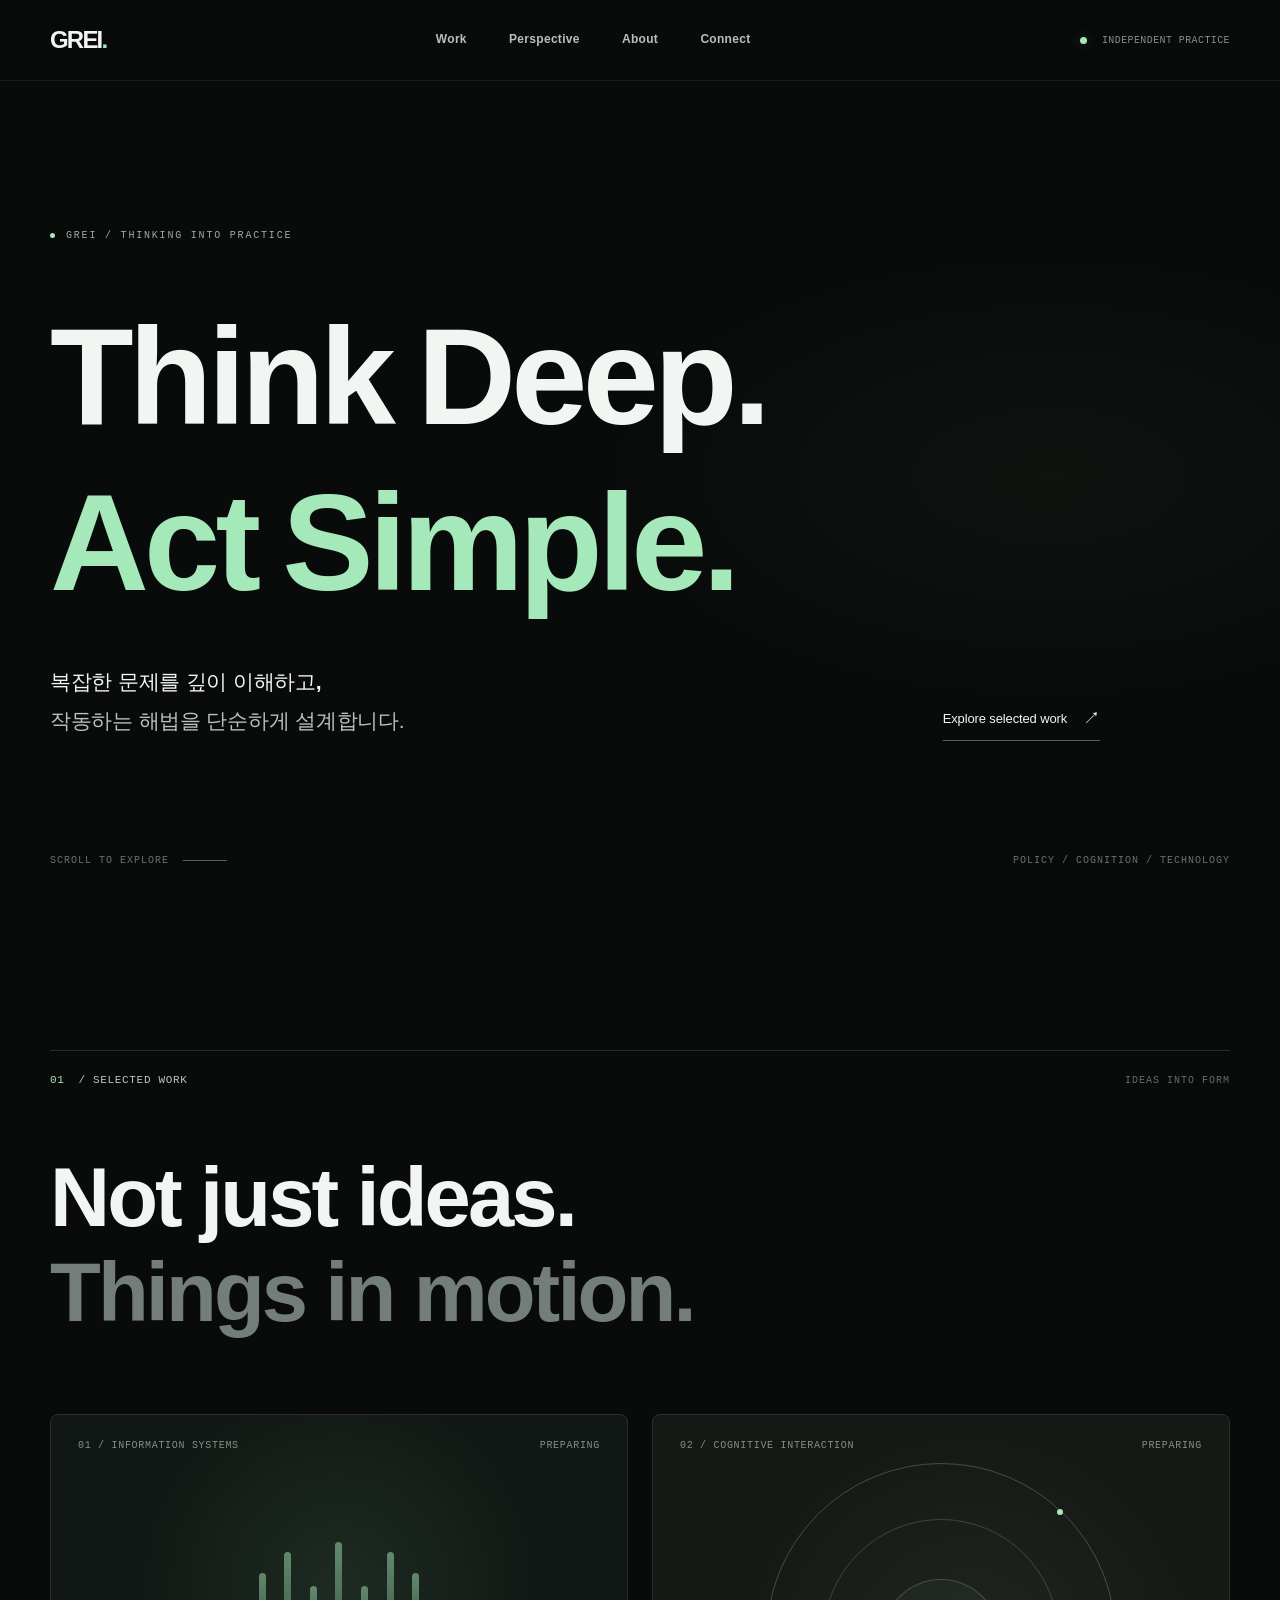
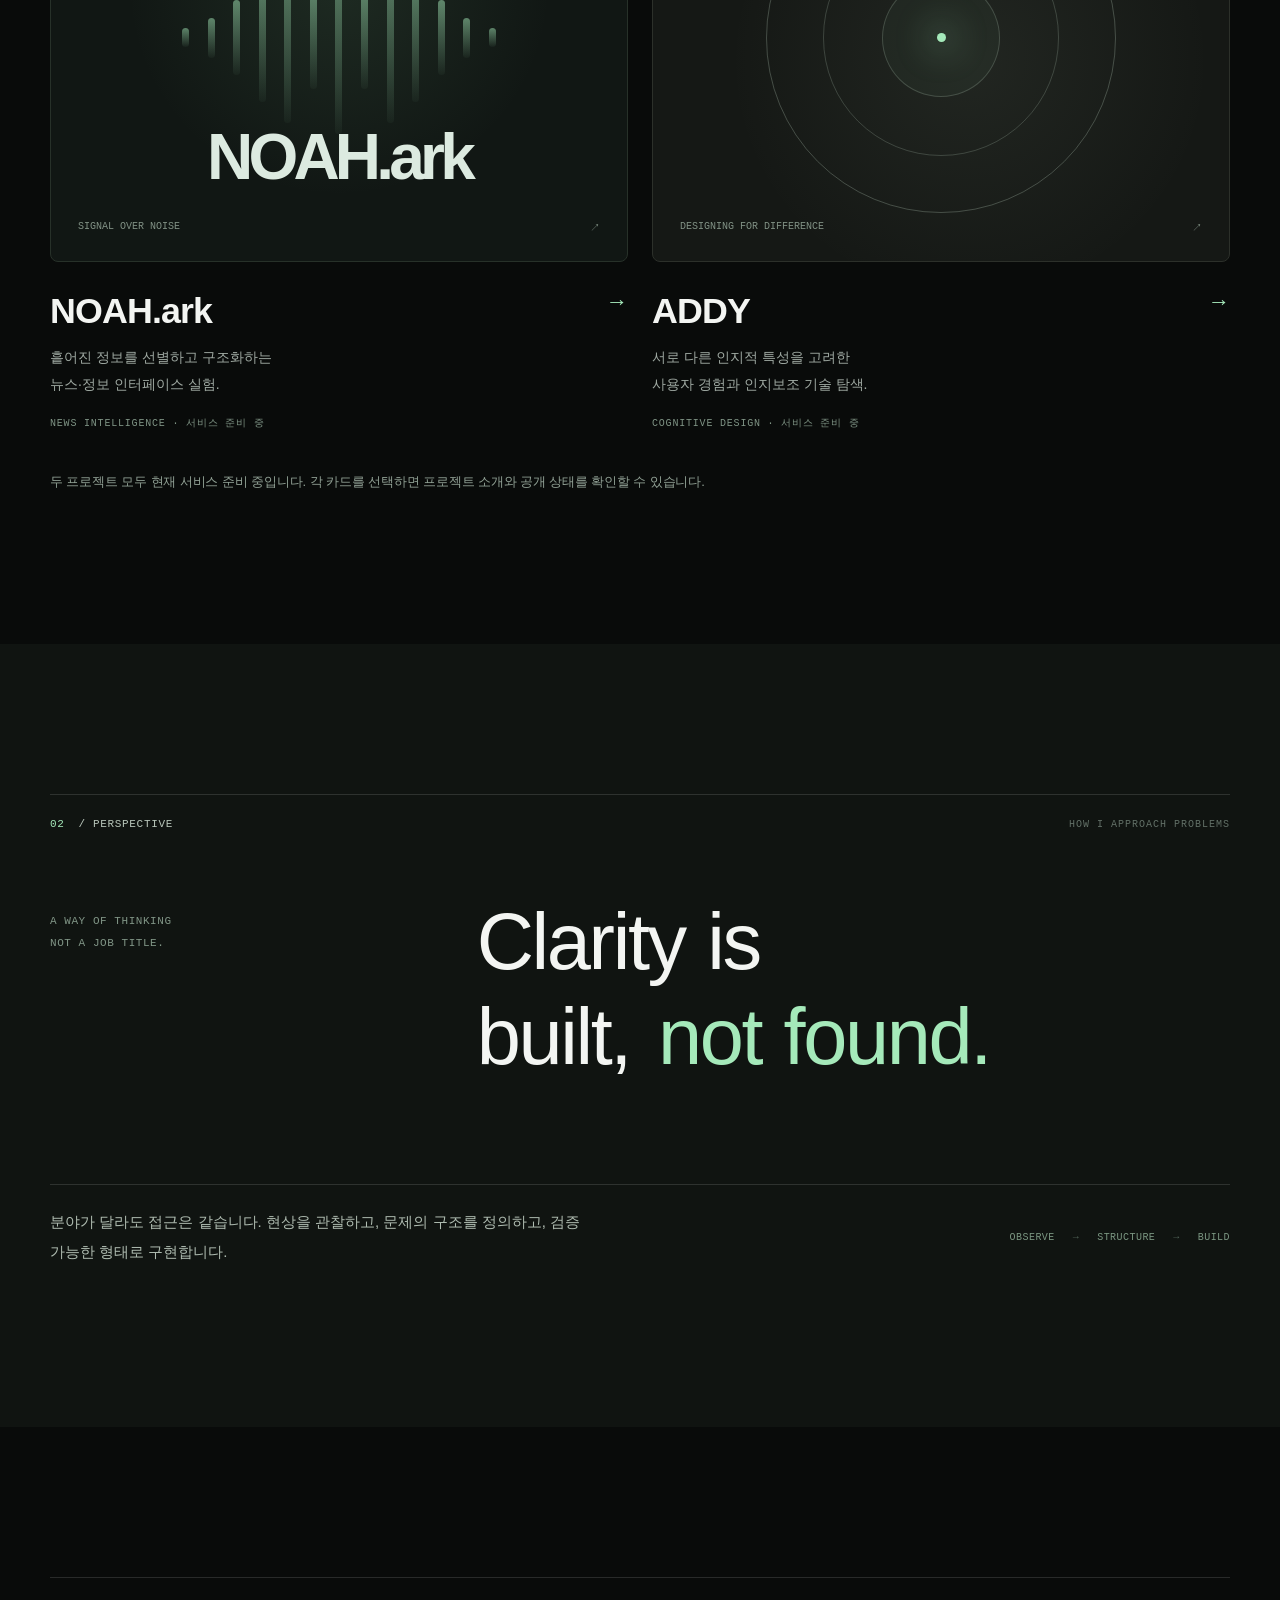
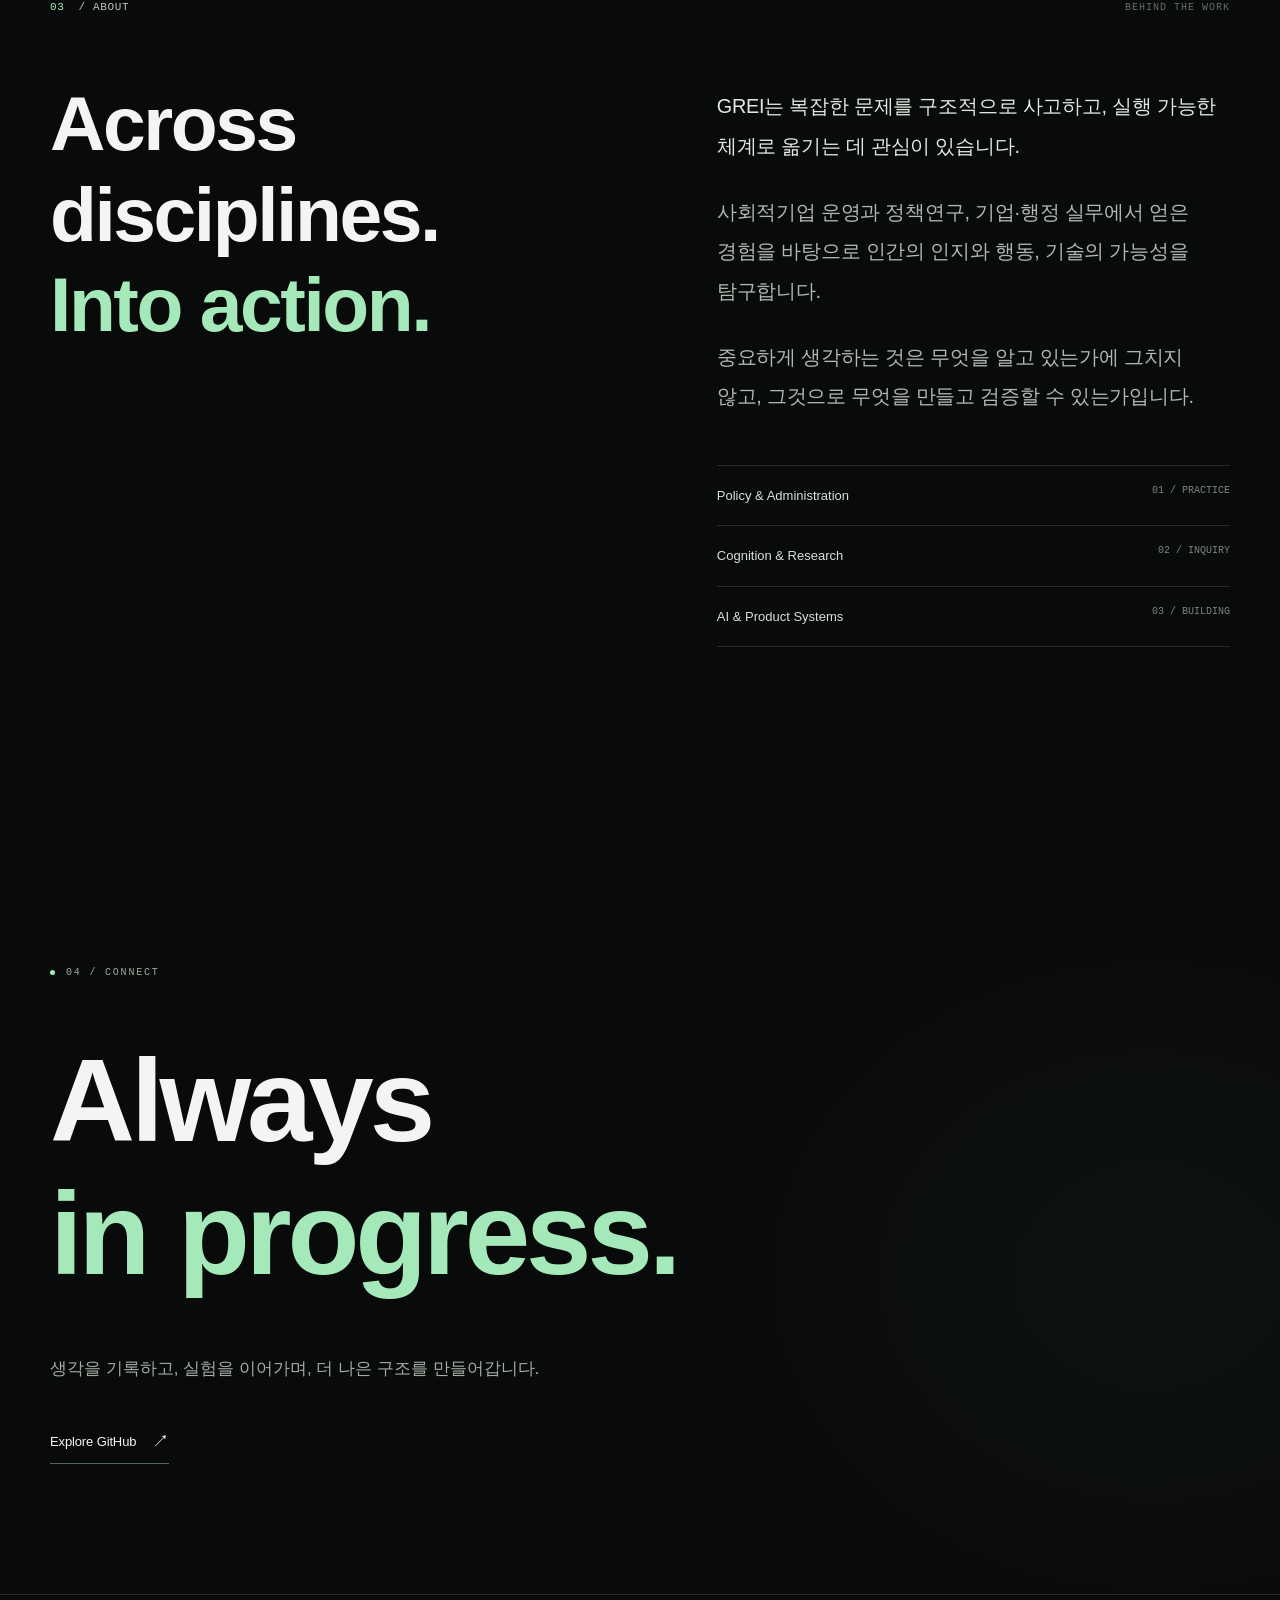
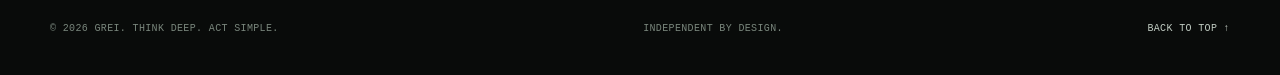
==== index.html @ 805968ed "Route GREI work cards to NOAH and ADDY preparing pages" ====
<!doctype html>
<html lang="ko">
<head>
  <meta charset="utf-8">
  <meta name="viewport" content="width=device-width, initial-scale=1">
  <meta name="theme-color" content="#090b0a">
  <meta name="description" content="GREI — Think Deep. Act Simple. 정책, 인지, 기술의 접점에서 복잡한 문제를 구조화하고 실행 가능한 형태로 만듭니다.">
  <meta property="og:type" content="website">
  <meta property="og:title" content="GREI — Think Deep. Act Simple.">
  <meta property="og:description" content="Independent thinking. Practical building.">
  <title>GREI — Think Deep. Act Simple.</title>
  <style>
    :root {
      color-scheme: dark;
      --bg: #090b0a;
      --bg-soft: #111513;
      --surface: #141917;
      --ink: #f3f5f2;
      --muted: #969f9b;
      --subtle: #69726d;
      --line: rgba(222,235,224,.14);
      --green: #a5e9ba;
      --green-dim: #6fa885;
      --font: -apple-system, BlinkMacSystemFont, "SF Pro Display", "Segoe UI", "Apple SD Gothic Neo", "Noto Sans KR", sans-serif;
      --mono: ui-monospace, "SFMono-Regular", "Cascadia Code", "Segoe UI Mono", monospace;
      --wide: min(100% - 100px, 1440px);
      --narrow: min(100% - 100px, 1160px);
    }
    *, *::before, *::after { box-sizing: border-box; }
    html { scroll-behavior: smooth; scroll-padding-top: 84px; }
    body { margin: 0; background: var(--bg); color: var(--ink); font: 400 16px/1.65 var(--font); -webkit-font-smoothing: antialiased; overflow-x: hidden; }
    ::selection { background: var(--green); color: #0a120c; }
    a { color: inherit; text-decoration: none; }
    button { font: inherit; }
    a:focus-visible, button:focus-visible { outline: 2px solid var(--green); outline-offset: 5px; }
    .skip { position: absolute; top: -80px; left: 16px; padding: 10px 16px; z-index: 200; background: var(--green); color: #09110b; }
    .skip:focus { top: 12px; }
    .container { width: var(--wide); margin: 0 auto; }
    .container-narrow { width: var(--narrow); margin: 0 auto; }
    .site-header { position: fixed; top: 0; left: 0; right: 0; z-index: 100; background: rgba(9,11,10,.82); border-bottom: 1px solid rgba(238,245,240,.075); backdrop-filter: blur(18px); -webkit-backdrop-filter: blur(18px); }
    .header-inner { min-height: 80px; display: flex; align-items: center; justify-content: space-between; }
    .brand { font-size: 24px; font-weight: 790; line-height: 1; letter-spacing: -.075em; }
    .brand span { color: var(--green); }
    .desktop-nav { display: flex; align-items: center; gap: clamp(24px,3.3vw,52px); }
    .desktop-nav a, .mobile-nav a { color: #b9c0bc; font-size: 12px; font-weight: 570; letter-spacing: .025em; transition: color .2s; }
    .desktop-nav a:hover, .mobile-nav a:hover { color: var(--ink); }
    .nav-right { display: flex; align-items: center; gap: 15px; }
    .nav-indicator { width: 7px; height: 7px; border-radius: 50%; background: var(--green); box-shadow: 0 0 12px rgba(165,233,186,.25); }
    .nav-caption { color: #85918a; font: 10px var(--mono); letter-spacing: .04em; }
    .menu-button { display: none; width: 38px; height: 38px; background: transparent; color: var(--ink); border: 1px solid var(--line); border-radius: 50%; cursor: pointer; justify-content: center; align-items: center; }
    .mobile-nav { display: none; }
    .hero { min-height: min(980px, 100svh); display: flex; align-items: center; position: relative; padding: 160px 0 100px; isolation: isolate; }
    .hero::before { content: ""; position: absolute; inset: 0; z-index: -1; pointer-events: none; background: radial-gradient(ellipse 48% 34% at 82% 53%, rgba(66,98,76,.095), transparent 72%); }
    .hero-inner { width: var(--wide); position: relative; }
    .eyebrow { display: inline-flex; align-items: center; gap: 11px; color: #9cac9f; font: 500 10px/1.5 var(--mono); letter-spacing: .18em; text-transform: uppercase; }
    .eyebrow .dot { width: 5px; height: 5px; border-radius: 50%; background: var(--green); }
    .hero-title { margin: 54px 0 42px; font-weight: 660; font-size: clamp(76px, 10.7vw, 174px); line-height: 1.12; letter-spacing: -.045em; }
    .hero-title .line { display: flex; align-items: baseline; gap: .16em; white-space: nowrap; }
    .hero-title .line + .line { margin-top: .08em; }
    .hero-title .accent { color: var(--green); }
    .hero-lower { display: flex; align-items: end; justify-content: space-between; max-width: 1050px; gap: 50px; }
    .hero-description { margin: 0; font-size: clamp(17px, 1.65vw, 24px); color: #bac2bd; font-weight: 370; letter-spacing: -.045em; line-height: 1.85; word-break: keep-all; }
    .hero-description strong { color: var(--ink); font-weight: 550; }
    .text-link { display: inline-flex; gap: 16px; align-items: center; font-size: 13px; color: var(--ink); letter-spacing: -.01em; white-space: nowrap; padding-bottom: 10px; border-bottom: 1px solid #526357; transition: border-color .2s, color .2s; }
    .text-link:hover { border-color: var(--green); color: var(--green); }
    .text-link .arrow { font-size: 17px; line-height: 1; }
    .hero-bottom { position: absolute; bottom: 34px; left: 0; right: 0; display: flex; justify-content: space-between; align-items: center; color: #68746d; font: 10px var(--mono); letter-spacing: .1em; }
    .hero-scroll { display: flex; align-items: center; gap: 14px; }
    .hero-scroll::after { content: ""; width: 44px; height: 1px; background: #536358; }
    .section { padding: 150px 0; }
    .section-header { display: flex; justify-content: space-between; align-items: center; border-top: 1px solid var(--line); padding-top: 23px; margin-bottom: 65px; }
    .section-index { display: flex; gap: 14px; align-items: center; color: var(--green); font: 11px var(--mono); letter-spacing: .06em; }
    .section-index b { color: #b9c7bb; font-weight: 450; }
    .section-aside { font: 10px var(--mono); color: #627067; letter-spacing: .1em; }
    .section-heading { margin: 0 0 73px; font-weight: 560; font-size: clamp(48px, 6.5vw, 104px); letter-spacing: -.077em; line-height: 1.07; }
    .section-heading .soft { color: #747e78; }
    .work-grid { display: grid; grid-template-columns: 1fr 1fr; gap: 24px; }
    .project { min-width: 0; }
    .project-visual { position: relative; height: clamp(320px, 35vw, 510px); overflow: hidden; background: #111714; border: 1px solid #273129; border-radius: 8px; isolation: isolate; display: flex; justify-content: center; align-items: center; transition: border-color .25s, transform .3s; }
    a.project:hover .project-visual { border-color: #506c58; transform: translateY(-4px); }
    .project-visual::before { content: ""; position: absolute; inset: 0; z-index: -1; background: radial-gradient(circle at 50% 38%, rgba(117,174,129,.13), transparent 53%); }
    .project-visual--addy { background: #151815; border-color: #2c302a; }
    .project-visual--addy::before { background: radial-gradient(circle at 55% 55%, rgba(193,213,185,.075), transparent 60%); }
    .visual-top { position: absolute; left: 27px; top: 25px; right: 27px; display: flex; justify-content: space-between; color: #819185; font: 10px var(--mono); letter-spacing: .07em; }
    .visual-bottom { position: absolute; bottom: 26px; left: 27px; right: 27px; display: flex; justify-content: space-between; color: #819185; font: 10px var(--mono); }
    .signal-art { height: 43%; width: 74%; display: flex; align-items: center; justify-content: center; gap: clamp(9px, 1.45vw, 21px); overflow: hidden; }
    .signal-art span { display: block; flex: 1; max-width: 7px; background: linear-gradient(180deg, rgba(161,228,181,.65), rgba(161,228,181,.045)); border-radius: 9px; opacity: .8; }
    .signal-art span:nth-child(1), .signal-art span:nth-child(13) { height: 10%; }
    .signal-art span:nth-child(2), .signal-art span:nth-child(12) { height: 21%; }
    .signal-art span:nth-child(3), .signal-art span:nth-child(11) { height: 39%; }
    .signal-art span:nth-child(4), .signal-art span:nth-child(10) { height: 67%; }
    .signal-art span:nth-child(5), .signal-art span:nth-child(9) { height: 89%; }
    .signal-art span:nth-child(6), .signal-art span:nth-child(8) { height: 54%; }
    .signal-art span:nth-child(7) { height: 100%; }
    .signal-wordmark { position: absolute; bottom: 16%; font-size: clamp(38px, 5vw, 78px); font-weight: 560; letter-spacing: -.075em; color: #dceae0; line-height: 1; }
    .orbit-art { width: min(65%, 350px); aspect-ratio: 1; border: 1px solid rgba(185,208,189,.28); border-radius: 50%; position: relative; display: grid; place-items: center; }
    .orbit-art::before, .orbit-art::after { content: ""; position: absolute; border-radius: 50%; border: 1px solid rgba(185,208,189,.22); }
    .orbit-art::before { inset: 16%; }
    .orbit-art::after { inset: 33%; background: rgba(165,233,186,.035); }
    .orbit-art .orbit-center { width: 9px; height: 9px; border-radius: 50%; background: var(--green); box-shadow: 0 0 35px 9px rgba(151,217,173,.26); }
    .orbit-art .orbit-point { position: absolute; width: 6px; height: 6px; background: #a5e9ba; border-radius: 50%; top: 13%; right: 15%; }
    .project-details { display: flex; justify-content: space-between; gap: 20px; padding: 27px 0 0; align-items: start; }
    .project-title { font-size: clamp(25px, 2.8vw, 39px); font-weight: 590; letter-spacing: -.055em; line-height: 1.18; margin: 0 0 11px; }
    .project-description { color: #9fa9a2; font-size: 14px; line-height: 1.9; margin: 0; word-break: keep-all; }
    .project-tag { display: block; margin-top: 18px; color: #7f9485; font: 10px var(--mono); letter-spacing: .08em; }
    .project-arrow { color: var(--green); font-size: 22px; flex: 0 0 auto; line-height: 1.2; }
    .perspective { background: #101411; padding: 150px 0 160px; }
    .perspective-body { display: grid; grid-template-columns: 1fr 2fr; align-items: start; gap: 50px; }
    .perspective-caption { font: 11px/2 var(--mono); color: #819687; letter-spacing: .05em; padding-top: 15px; }
    .perspective-quote { margin: 0; font-size: clamp(43px, 6.2vw, 100px); font-weight: 535; letter-spacing: -.078em; line-height: 1.14; }
    .perspective-quote em { color: var(--green); font-style: normal; }
    .perspective-bottom { display: flex; align-items: center; justify-content: space-between; margin-top: 100px; border-top: 1px solid var(--line); padding-top: 22px; gap: 20px; }
    .perspective-bottom p { max-width: 560px; margin: 0; color: #aebbb0; font-size: 15px; line-height: 2; word-break: keep-all; }
    .steps { display: flex; gap: 18px; align-items: center; color: #7b9782; font: 10px var(--mono); letter-spacing: .045em; white-space: nowrap; }
    .steps i { color: #53675a; font-style: normal; }
    .about-layout { display: grid; grid-template-columns: 1fr 1fr; gap: clamp(60px, 12vw, 220px); }
    .about-headline { margin: 0; font-size: clamp(48px, 6vw, 90px); font-weight: 580; line-height: 1.14; letter-spacing: -.077em; }
    .about-headline span { color: var(--green); }
    .about-copy { padding-top: 9px; }
    .about-copy p { margin: 0 0 26px; color: #aeb9b0; font-size: clamp(16px, 1.55vw, 20px); font-weight: 350; line-height: 2; letter-spacing: -.035em; word-break: keep-all; }
    .about-copy p strong { font-weight: 510; color: #e1e8e1; }
    .expertise { margin-top: 48px; border-top: 1px solid var(--line); }
    .expertise-row { padding: 19px 0; border-bottom: 1px solid var(--line); display: flex; justify-content: space-between; gap: 20px; font-size: 13px; }
    .expertise-row span:first-child { color: #d8e0d9; }
    .expertise-row span:last-child { color: #77877b; font: 10px var(--mono); white-space: nowrap; }
    .contact { min-height: 670px; display: flex; align-items: center; padding: 160px 0 130px; position: relative; background: radial-gradient(ellipse 45% 60% at 90% 60%, rgba(92,132,98,.065), transparent 75%); }
    .contact h2 { margin: 50px 0 53px; font-size: clamp(62px, 9.2vw, 147px); font-weight: 550; letter-spacing: -.09em; line-height: 1.035; }
    .contact h2 span { color: var(--green); }
    .contact-description { margin: 0 0 43px; font-size: 17px; line-height: 1.9; color: #a1ada3; word-break: keep-all; }
    .footer { border-top: 1px solid var(--line); padding: 28px 0 38px; }
    .footer-inner { display: flex; justify-content: space-between; align-items: center; gap: 20px; color: #79867c; font: 10px var(--mono); letter-spacing: .035em; }
    .footer-inner a { color: #c1ccc3; }
    .footer-inner a:hover { color: var(--green); }
    .html-js .reveal { opacity: 0; transform: translateY(22px); transition: opacity .8s ease, transform .8s cubic-bezier(.2,.7,.3,1); }
    .html-js .reveal.is-visible { opacity: 1; transform: translateY(0); }
    @media (max-width: 1000px) {
      :root { --wide: min(100% - 64px, 1440px); --narrow: min(100% - 64px, 1160px); }
      .hero { min-height: 760px; }
      .hero-title { font-size: clamp(75px, 12vw, 126px); }
      .perspective-body { grid-template-columns: 1fr; gap: 28px; }
      .perspective-quote { max-width: 800px; }
      .about-layout { gap: 55px; }
    }
    @media (max-width: 700px) {
      :root { --wide: min(100% - 42px, 1440px); --narrow: min(100% - 42px, 1160px); }
      html { scroll-padding-top: 70px; }
      .header-inner { min-height: 68px; }
      .brand { font-size: 22px; }
      .desktop-nav, .nav-caption, .nav-indicator { display: none; }
      .menu-button { display: flex; }
      .mobile-nav { display: none; padding: 12px 21px 28px; border-top: 1px solid var(--line); background: #0d100e; flex-direction: column; gap: 0; }
      .mobile-nav.is-open { display: flex; }
      .mobile-nav a { padding: 13px 0; font-size: 15px; }
      .hero { min-height: min(810px, 100svh); padding: 128px 0 105px; align-items: center; }
      .eyebrow { font-size: 9px; letter-spacing: .08em; }
      .hero-title { margin: 37px 0 35px; font-size: clamp(48px, 11.8vw, 82px); line-height: 1.14; letter-spacing: -.035em; }
      .hero-lower { display: block; }
      .hero-description { font-size: 16px; line-height: 1.9; }
      .hero-lower .text-link { margin-top: 40px; }
      .hero-bottom { bottom: 30px; }
      .hero-bottom > span:last-child { display: none; }
      .section { padding: 100px 0; }
      .section-header { margin-bottom: 49px; }
      .section-heading { margin-bottom: 48px; font-size: clamp(45px, 9.5vw, 76px); }
      .work-grid { grid-template-columns: 1fr; gap: 64px; }
      .project-visual { height: 390px; }
      .project-title { font-size: 31px; }
      .signal-wordmark { font-size: 54px; }
      .perspective { padding: 105px 0 115px; }
      .perspective-quote { font-size: clamp(44px, 10vw, 74px); }
      .perspective-bottom { align-items: start; flex-direction: column; margin-top: 70px; gap: 30px; }
      .steps { flex-wrap: wrap; }
      .about-layout { grid-template-columns: 1fr; gap: 45px; }
      .about-headline { font-size: clamp(52px, 11vw, 80px); }
      .about-copy p { font-size: 17px; }
      .contact { min-height: 620px; padding: 120px 0; }
      .contact h2 { font-size: clamp(57px, 11vw, 95px); }
    }
    @media (max-width: 385px) {
      .hero-title { font-size: clamp(42px, 12.4vw, 48px); }
      .project-visual { height: 320px; }
      .footer-inner { flex-direction: column; align-items: start; }
      .section-aside { display: none; }
    }
    @media (prefers-reduced-motion: reduce) {
      *, *::before, *::after { animation-duration: .01ms !important; transition-duration: .01ms !important; scroll-behavior: auto !important; }
      .html-js .reveal { opacity: 1; transform: none; }
    }
  
    /* GREI RESPONSIVE TYPE SYSTEM v0.2 */
    /* Type should remain generously spaced, never imitate compressed terminal glyphs. */
    .hero-inner { width: var(--wide); max-width: 100%; }
    .hero-title { letter-spacing: -.035em; line-height: 1.13; }
    .hero-title .line { column-gap: .19em; }
    .hero-title .line + .line { margin-top: .08em; }
    .section-heading { letter-spacing: -.035em; line-height: 1.14; text-wrap: balance; }
    .project-title { letter-spacing: -.025em; line-height: 1.25; }
    .perspective-quote { letter-spacing: -.03em; line-height: 1.19; word-spacing: .035em; }
    .perspective-quote em { margin-left: .07em; }
    .about-headline { letter-spacing: -.032em; line-height: 1.18; }
    .contact h2 { letter-spacing: -.035em; line-height: 1.13; word-spacing: .025em; }
    .hero-description, .about-copy p { letter-spacing: -.012em; }
    .section-heading, .perspective-quote, .about-headline, .contact h2, .project-title { overflow-wrap: break-word; }
    @media (min-width: 701px) and (max-width: 1000px) {
      :root { --wide: min(100% - 64px, 1440px); }
      .hero-title { font-size: clamp(73px, 10.4vw, 120px); }
      .about-headline { font-size: clamp(48px, 5.8vw, 80px); }
      .contact h2 { font-size: clamp(67px, 8vw, 112px); }
    }
    @media (max-width: 700px) {
      :root { --wide: min(100% - 42px, 1440px); }
      .hero-title { font-size: clamp(43px, 11.7vw, 78px); line-height: 1.16; letter-spacing: -.019em; }
      .hero-title .line { column-gap: .19em; }
      .hero-title .line + .line { margin-top: .075em; }
      .section-heading { font-size: clamp(40px, 9.5vw, 70px); line-height: 1.18; letter-spacing: -.018em; }
      .perspective-quote { font-size: clamp(36px, 11.2vw, 73px); line-height: 1.23; letter-spacing: -.015em; }
      .perspective-quote em { margin-left: .08em; }
      .about-headline { font-size: clamp(43px, 10.8vw, 73px); line-height: 1.2; letter-spacing: -.014em; }
      .contact h2 { font-size: clamp(43px, 11.5vw, 80px); line-height: 1.17; letter-spacing: -.015em; }
      .project-title { font-size: clamp(25px, 7vw, 34px); letter-spacing: -.012em; }
      .about-copy p { letter-spacing: 0; }
      .footer-inner { flex-direction: column; align-items: flex-start; gap: 10px; }
      .footer { padding-bottom: max(38px, env(safe-area-inset-bottom, 0px)); }
      .project-tag { line-height: 1.7; white-space: normal; }
    }
    @media (max-width: 360px) {
      :root { --wide: min(100% - 40px, 1440px); }
      .hero-title { font-size: clamp(39px, 12.3vw, 44px); }
      .about-headline { font-size: clamp(40px, 12vw, 43px); }
      .contact h2 { font-size: clamp(39px, 12.5vw, 45px); }
      .perspective-quote { font-size: clamp(34px, 11.2vw, 40px); }
    }
      .work-status-note { margin: 40px 0 0; color: #91a195; font-size: 13px; letter-spacing: -.01em; line-height: 1.9; word-break: keep-all; }
  </style>
</head>
<body>
  <a class="skip" href="#main">본문 바로가기</a>
  <header class="site-header">
    <div class="container header-inner">
      <a href="#top" class="brand" aria-label="GREI 홈">GREI<span>.</span></a>
      <nav class="desktop-nav" aria-label="주 메뉴">
        <a href="#work">Work</a><a href="#perspective">Perspective</a><a href="#about">About</a><a href="#contact">Connect</a>
      </nav>
      <div class="nav-right"><span class="nav-indicator" aria-hidden="true"></span><span class="nav-caption">INDEPENDENT PRACTICE</span><button class="menu-button" id="menu-button" aria-label="메뉴 열기" aria-expanded="false" aria-controls="mobile-nav"><svg width="18" height="18" viewBox="0 0 18 18" fill="none" aria-hidden="true"><path d="M2 6h14M2 12h14" stroke="currentColor" stroke-width="1.5"/></svg></button></div>
    </div>
    <nav class="mobile-nav" id="mobile-nav" aria-label="모바일 메뉴"><a href="#work">Work</a><a href="#perspective">Perspective</a><a href="#about">About</a><a href="#contact">Connect</a></nav>
  </header>
  <main id="main">
    <section class="hero" id="top" aria-labelledby="hero-heading">
      <div class="container hero-inner">
        <div class="eyebrow"><span class="dot"></span> GREI / THINKING INTO PRACTICE</div>
        <h1 class="hero-title" id="hero-heading"><span class="line"><span>Think</span> <span>Deep.</span></span><span class="line accent"><span>Act</span> <span>Simple.</span></span></h1>
        <div class="hero-lower">
          <p class="hero-description"><strong>복잡한 문제를 깊이 이해하고,</strong><br>작동하는 해법을 단순하게 설계합니다.</p>
          <a href="#work" class="text-link">Explore selected work <span class="arrow" aria-hidden="true">↗</span></a>
        </div>
      </div>
      <div class="container hero-bottom" aria-hidden="true"><span class="hero-scroll">SCROLL TO EXPLORE</span><span>POLICY / COGNITION / TECHNOLOGY</span></div>
    </section>

    <section class="section" id="work" aria-labelledby="work-heading">
      <div class="container">
        <div class="section-header reveal"><div class="section-index"><span>01</span><b>/ SELECTED WORK</b></div><div class="section-aside">IDEAS INTO FORM</div></div>
        <h2 class="section-heading reveal" id="work-heading">Not just ideas.<br><span class="soft">Things in motion.</span></h2>
        <div class="work-grid">
          <a class="project reveal" href="projects/noah.html" aria-label="NOAH.ark 서비스 준비 중 프로젝트 소개 보기">
            <div class="project-visual">
              <div class="visual-top"><span>01 / INFORMATION SYSTEMS</span><span>PREPARING</span></div>
              <div class="signal-art" aria-hidden="true"><span></span><span></span><span></span><span></span><span></span><span></span><span></span><span></span><span></span><span></span><span></span><span></span><span></span></div>
              <div class="signal-wordmark" aria-hidden="true">NOAH.ark</div>
              <div class="visual-bottom"><span>SIGNAL OVER NOISE</span><span>↗</span></div>
            </div>
            <div class="project-details"><div><h3 class="project-title">NOAH.ark</h3><p class="project-description">흩어진 정보를 선별하고 구조화하는<br>뉴스·정보 인터페이스 실험.</p><span class="project-tag">NEWS INTELLIGENCE · 서비스 준비 중</span></div><span class="project-arrow" aria-hidden="true">→</span></div>
          </a>
          <a class="project reveal" href="projects/addy.html" aria-label="ADDY 서비스 준비 중 프로젝트 소개 보기">
            <div class="project-visual project-visual--addy">
              <div class="visual-top"><span>02 / COGNITIVE INTERACTION</span><span>PREPARING</span></div>
              <div class="orbit-art" aria-hidden="true"><span class="orbit-center"></span><span class="orbit-point"></span></div>
              <div class="visual-bottom"><span>DESIGNING FOR DIFFERENCE</span><span>↗</span></div>
            </div>
            <div class="project-details"><div><h3 class="project-title">ADDY</h3><p class="project-description">서로 다른 인지적 특성을 고려한<br>사용자 경험과 인지보조 기술 탐색.</p><span class="project-tag">COGNITIVE DESIGN · 서비스 준비 중</span></div><span class="project-arrow" aria-hidden="true">→</span></div>
          </a>
        </div>
        <p class="work-status-note">두 프로젝트 모두 현재 서비스 준비 중입니다. 각 카드를 선택하면 프로젝트 소개와 공개 상태를 확인할 수 있습니다.</p>
      </div>
    </section>

    <section class="perspective" id="perspective" aria-labelledby="perspective-heading">
      <div class="container">
        <div class="section-header reveal"><div class="section-index"><span>02</span><b>/ PERSPECTIVE</b></div><div class="section-aside">HOW I APPROACH PROBLEMS</div></div>
        <div class="perspective-body">
          <div class="perspective-caption reveal">A WAY OF THINKING<br>NOT A JOB TITLE.</div>
          <h2 class="perspective-quote reveal" id="perspective-heading">Clarity is<br>built, <em>not found.</em></h2>
        </div>
        <div class="perspective-bottom reveal"><p>분야가 달라도 접근은 같습니다. 현상을 관찰하고, 문제의 구조를 정의하고, 검증 가능한 형태로 구현합니다.</p><div class="steps"><span>OBSERVE</span><i>→</i><span>STRUCTURE</span><i>→</i><span>BUILD</span></div></div>
      </div>
    </section>

    <section class="section" id="about" aria-labelledby="about-heading">
      <div class="container">
        <div class="section-header reveal"><div class="section-index"><span>03</span><b>/ ABOUT</b></div><div class="section-aside">BEHIND THE WORK</div></div>
        <div class="about-layout">
          <h2 class="about-headline reveal" id="about-heading">Across<br>disciplines.<br><span>Into action.</span></h2>
          <div class="about-copy reveal">
            <p><strong>GREI는 복잡한 문제를 구조적으로 사고하고, 실행 가능한 체계로 옮기는 데 관심이 있습니다.</strong></p>
            <p>사회적기업 운영과 정책연구, 기업·행정 실무에서 얻은 경험을 바탕으로 인간의 인지와 행동, 기술의 가능성을 탐구합니다.</p>
            <p>중요하게 생각하는 것은 무엇을 알고 있는가에 그치지 않고, 그것으로 무엇을 만들고 검증할 수 있는가입니다.</p>
            <div class="expertise" aria-label="관심 영역">
              <div class="expertise-row"><span>Policy &amp; Administration</span><span>01 / PRACTICE</span></div>
              <div class="expertise-row"><span>Cognition &amp; Research</span><span>02 / INQUIRY</span></div>
              <div class="expertise-row"><span>AI &amp; Product Systems</span><span>03 / BUILDING</span></div>
            </div>
          </div>
        </div>
      </div>
    </section>

    <section class="contact" id="contact" aria-labelledby="contact-heading">
      <div class="container">
        <div class="eyebrow reveal"><span class="dot"></span> 04 / CONNECT</div>
        <h2 class="reveal" id="contact-heading">Always<br><span>in progress.</span></h2>
        <p class="contact-description reveal">생각을 기록하고, 실험을 이어가며, 더 나은 구조를 만들어갑니다.</p>
        <a class="text-link reveal" href="https://github.com/Grei8888" target="_blank" rel="noopener noreferrer">Explore GitHub <span class="arrow" aria-hidden="true">↗</span></a>
      </div>
    </section>
  </main>
  <footer class="footer">
    <div class="container footer-inner"><span>© 2026 GREI. THINK DEEP. ACT SIMPLE.</span><span>INDEPENDENT BY DESIGN.</span><a href="#top">BACK TO TOP ↑</a></div>
  </footer>
  <script>
    (function () {
      document.documentElement.classList.add('html-js');
      var menuButton = document.getElementById('menu-button');
      var mobileNav = document.getElementById('mobile-nav');
      function closeMenu() {
        mobileNav.classList.remove('is-open');
        menuButton.setAttribute('aria-expanded', 'false');
        menuButton.setAttribute('aria-label', '메뉴 열기');
      }
      menuButton.addEventListener('click', function () {
        var willOpen = !mobileNav.classList.contains('is-open');
        mobileNav.classList.toggle('is-open', willOpen);
        menuButton.setAttribute('aria-expanded', String(willOpen));
        menuButton.setAttribute('aria-label', willOpen ? '메뉴 닫기' : '메뉴 열기');
      });
      mobileNav.querySelectorAll('a').forEach(function (link) { link.addEventListener('click', closeMenu); });
      document.addEventListener('keydown', function (event) { if (event.key === 'Escape') closeMenu(); });
      if ('IntersectionObserver' in window) {
        var observer = new IntersectionObserver(function (entries) {
          entries.forEach(function (entry) {
            if (entry.isIntersecting) {
              entry.target.classList.add('is-visible');
              observer.unobserve(entry.target);
            }
          });
        }, { threshold: .08, rootMargin: '0px 0px -25px 0px' });
        document.querySelectorAll('.reveal').forEach(function (item) { observer.observe(item); });
      } else {
        document.querySelectorAll('.reveal').forEach(function (item) { item.classList.add('is-visible'); });
      }
    }());
  </script>
</body>
</html>
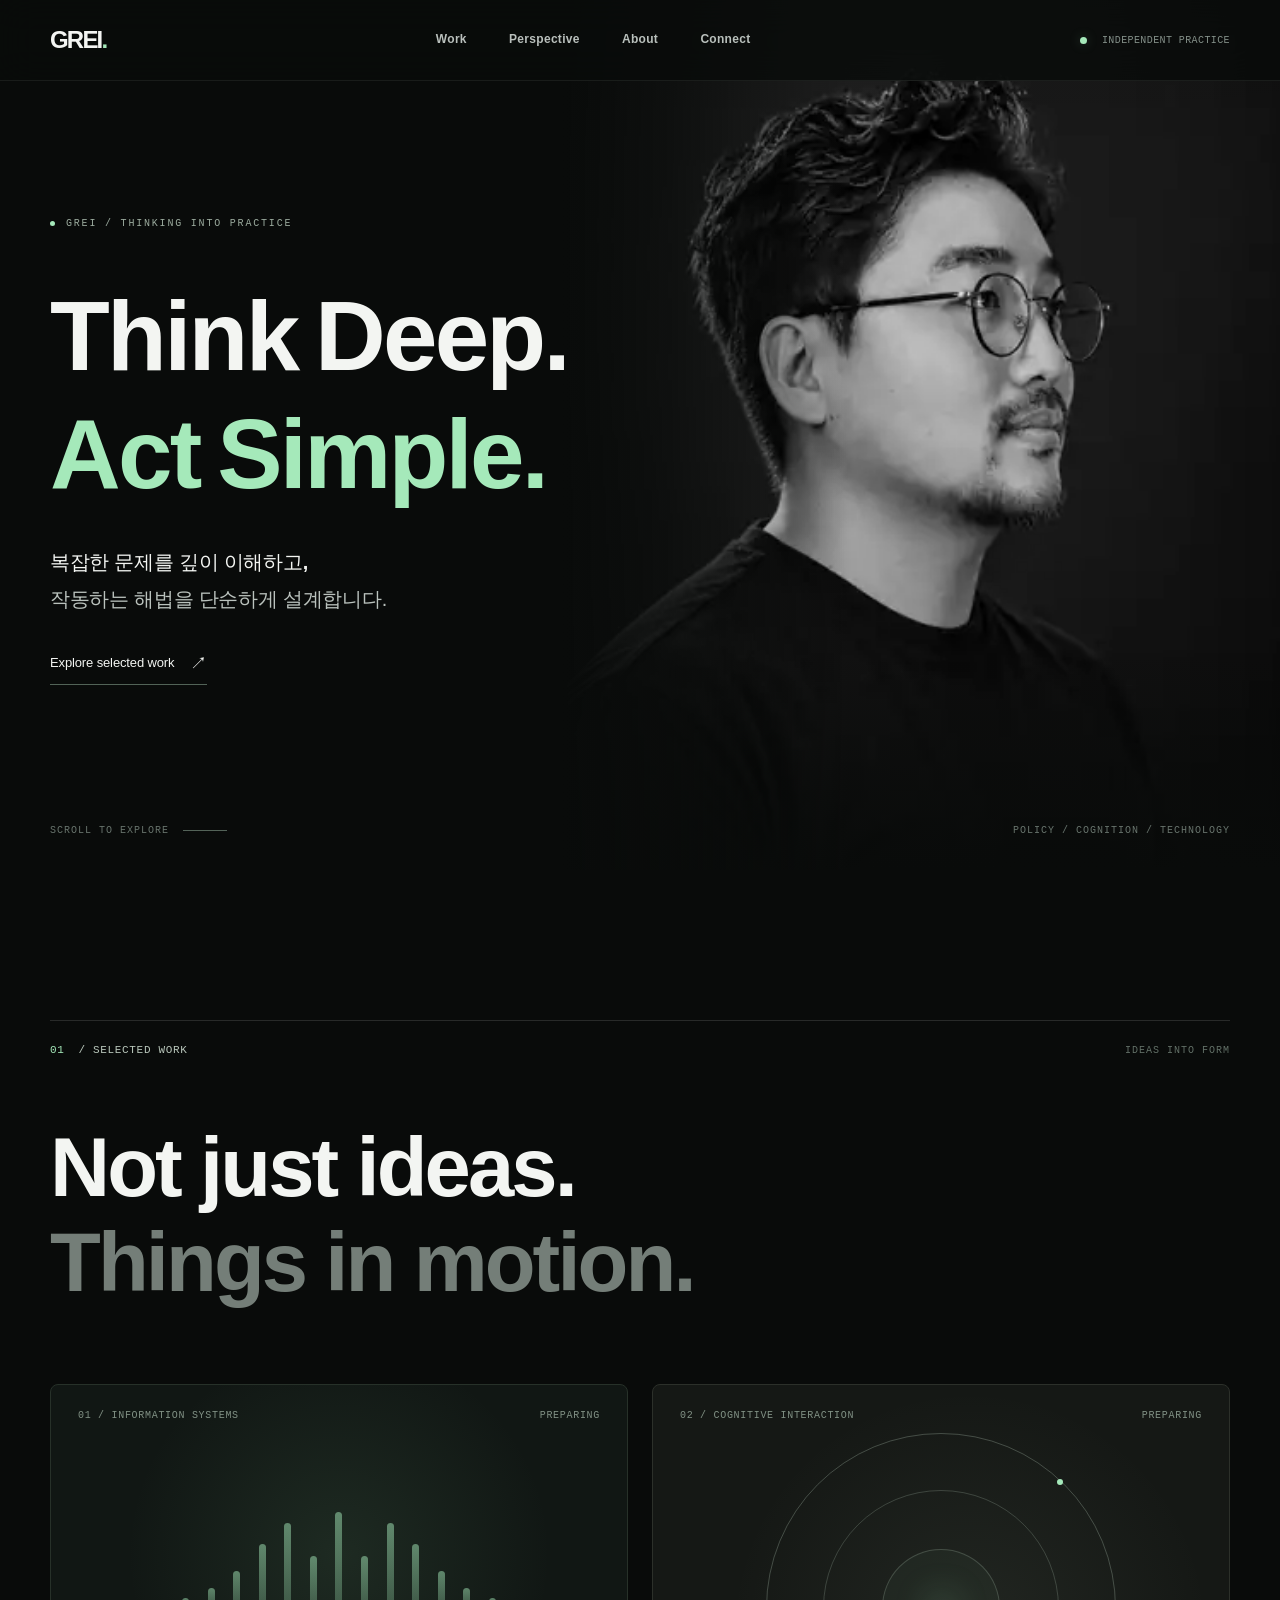
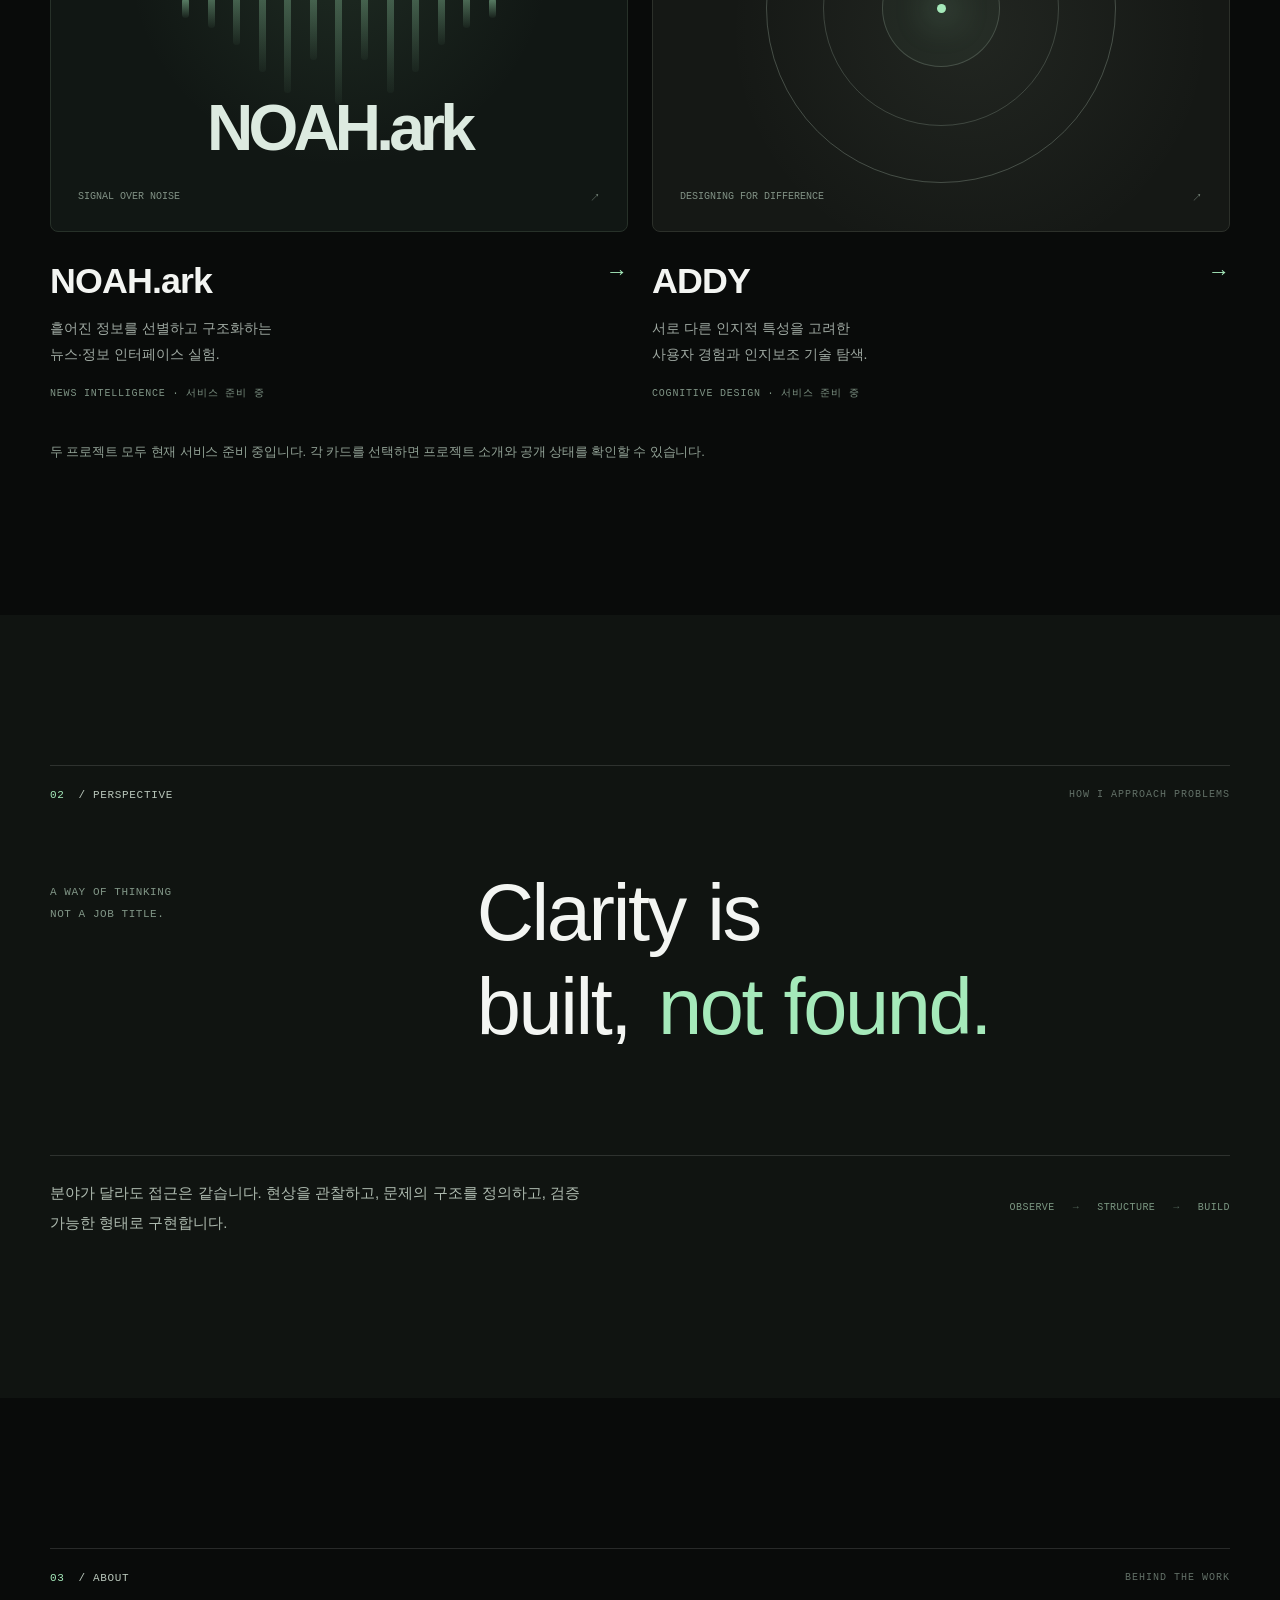
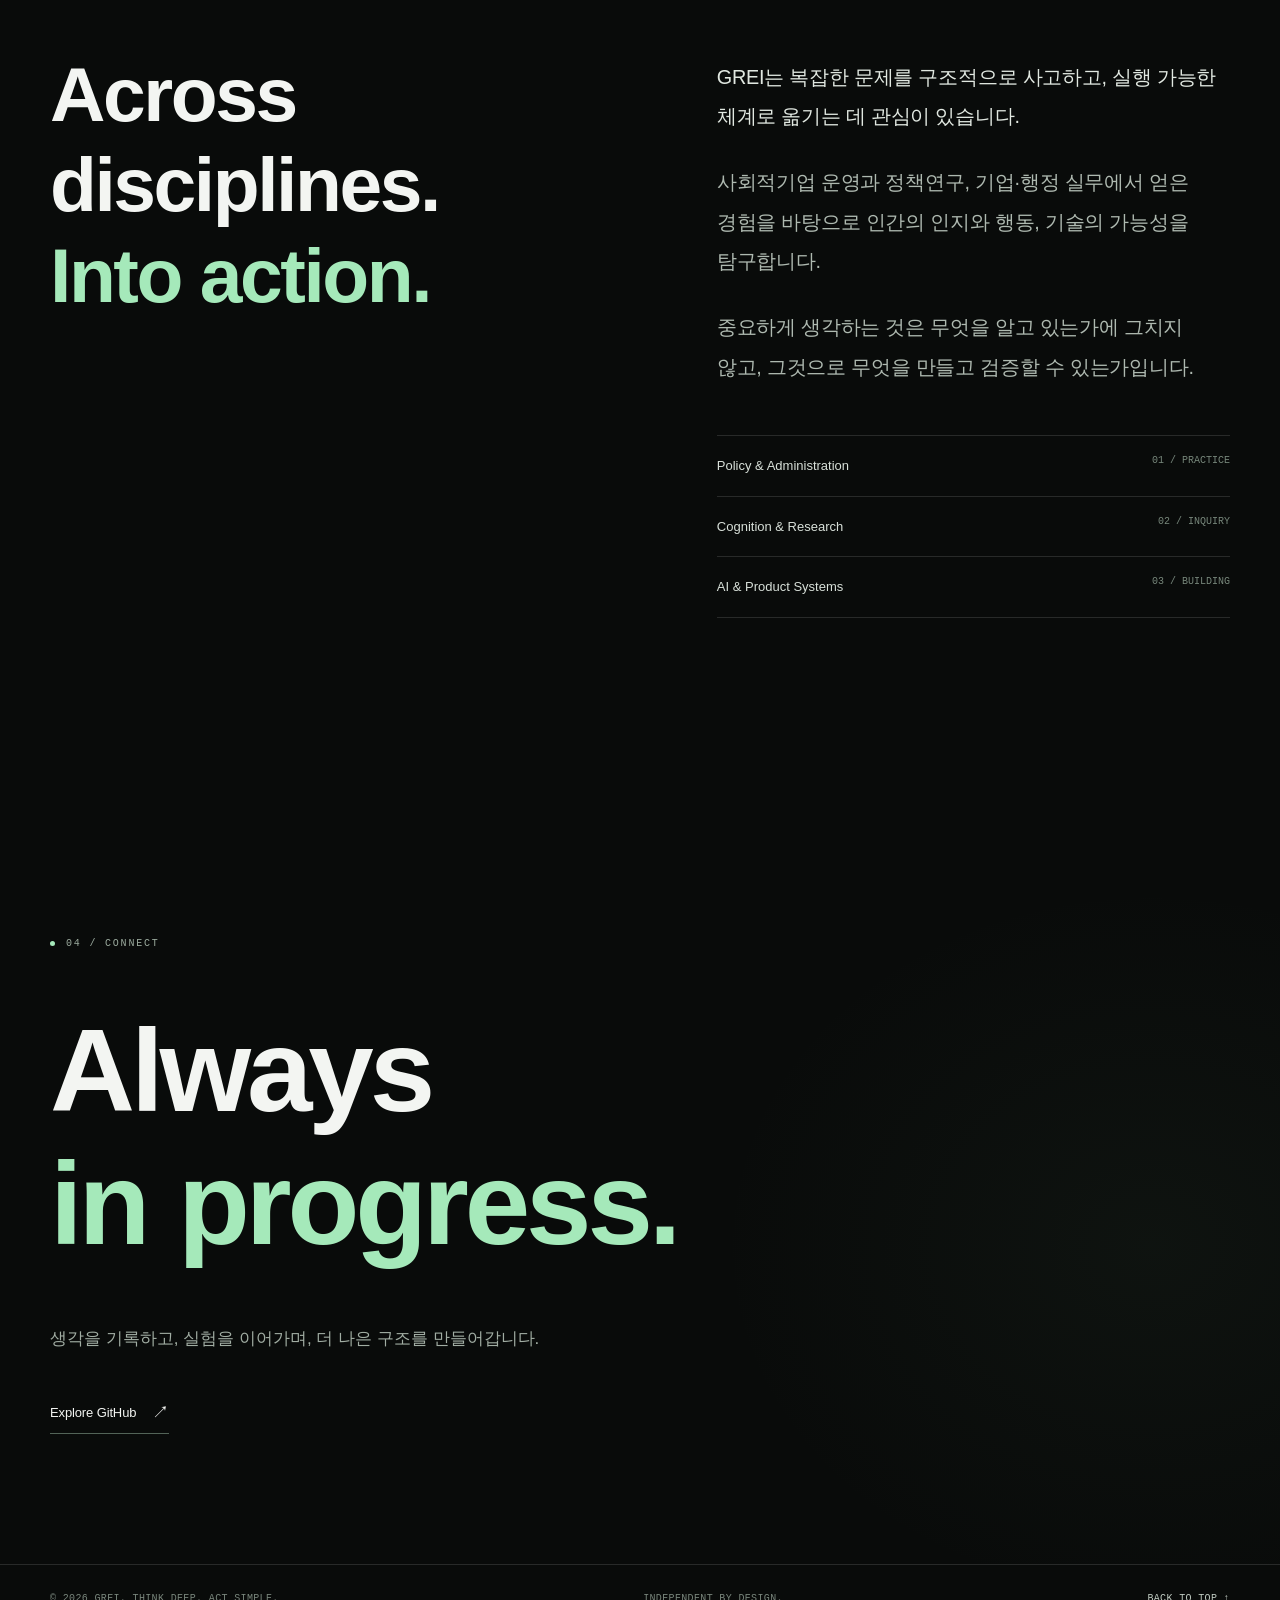
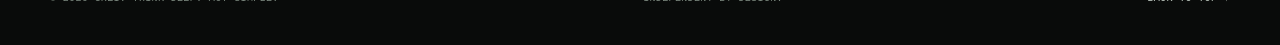
==== commit 878bb0e9: "Integrate monochrome GREI portrait with responsive hero layout" ====
--- a/index.html
+++ b/index.html
@@ -231,6 +231,82 @@
       .perspective-quote { font-size: clamp(34px, 11.2vw, 40px); }
     }
       .work-status-note { margin: 40px 0 0; color: #91a195; font-size: 13px; letter-spacing: -.01em; line-height: 1.9; word-break: keep-all; }
+  
+    /* GREI HERO PORTRAIT v0.3 */
+    .hero {
+      min-height: clamp(720px, 68vw, 940px);
+      padding: 140px 0 118px;
+      overflow: hidden;
+      position: relative;
+      background: var(--bg);
+      isolation: isolate;
+    }
+    .hero::before { display: none; }
+    .hero-inner { width: var(--wide); z-index: 2; position: relative; pointer-events: none; }
+    .hero-copy { width: 60%; min-width: 0; pointer-events: auto; }
+    .hero-title {
+      font-size: clamp(73px, 7.65vw, 121px);
+      line-height: 1.13;
+      letter-spacing: -.028em;
+      margin: 47px 0 34px;
+    }
+    .hero-title .line { gap: .18em; }
+    .hero-lower { display: flex; flex-direction: column; align-items: flex-start; gap: 35px; }
+    .hero-description { font-size: clamp(17px, 1.55vw, 22px); letter-spacing: -.013em; }
+    .hero-portrait {
+      position: absolute;
+      z-index: 1;
+      top: 0;
+      right: 0;
+      bottom: 0;
+      width: 56%;
+      overflow: hidden;
+      pointer-events: none;
+    }
+    .hero-portrait img {
+      display: block;
+      width: 100%;
+      height: 100%;
+      object-fit: cover;
+      object-position: 50% 34%;
+      filter: grayscale(100%);
+    }
+    .hero-portrait::after {
+      content: "";
+      position: absolute;
+      inset: 0;
+      pointer-events: none;
+      background: linear-gradient(90deg, var(--bg) 0%, rgba(9,11,10,.72) 15%, transparent 40%),
+                  linear-gradient(0deg, var(--bg) 0%, transparent 25%, transparent 85%, rgba(9,11,10,.1) 100%);
+    }
+    .hero-bottom { z-index: 3; }
+    @media (min-width: 701px) and (max-width: 1150px) {
+      .hero { min-height: 750px; }
+      .hero-copy { width: 64%; }
+      .hero-title { font-size: clamp(62px, 7.3vw, 85px); }
+      .hero-portrait { width: 53%; }
+    }
+    @media (max-width: 700px) {
+      .hero { display: block; min-height: 0; padding: 118px 0 42px; }
+      .hero-inner { width: var(--wide); }
+      .hero-copy { width: 100%; }
+      .hero-title { font-size: clamp(43px, 11.7vw, 78px); line-height: 1.16; letter-spacing: -.019em; margin: 40px 0 31px; }
+      .hero-title .line { gap: .19em; }
+      .hero-lower { gap: 33px; }
+      .hero-description { font-size: 16px; line-height: 1.85; }
+      .hero-portrait { position: relative; width: 100%; height: clamp(320px, 96vw, 520px); margin-top: 19px; }
+      .hero-portrait img { width: 100%; height: 100%; object-fit: cover; object-position: 50% 28%; }
+      .hero-portrait::after {
+        background: linear-gradient(0deg, var(--bg) 0%, rgba(9,11,10,.3) 22%, transparent 55%),
+                    linear-gradient(90deg, var(--bg) 0%, transparent 17%, transparent 83%, var(--bg) 100%);
+      }
+      .hero-bottom { position: relative; left: auto; right: auto; bottom: auto; margin-top: -11px; z-index: 3; }
+    }
+    @media (max-width: 360px) {
+      .hero-title { font-size: clamp(39px, 12.3vw, 44px); }
+      .hero-portrait { height: 320px; }
+    }
+
   </style>
 </head>
 <body>
@@ -246,14 +322,20 @@
     <nav class="mobile-nav" id="mobile-nav" aria-label="모바일 메뉴"><a href="#work">Work</a><a href="#perspective">Perspective</a><a href="#about">About</a><a href="#contact">Connect</a></nav>
   </header>
   <main id="main">
+
     <section class="hero" id="top" aria-labelledby="hero-heading">
       <div class="container hero-inner">
-        <div class="eyebrow"><span class="dot"></span> GREI / THINKING INTO PRACTICE</div>
-        <h1 class="hero-title" id="hero-heading"><span class="line"><span>Think</span> <span>Deep.</span></span><span class="line accent"><span>Act</span> <span>Simple.</span></span></h1>
-        <div class="hero-lower">
-          <p class="hero-description"><strong>복잡한 문제를 깊이 이해하고,</strong><br>작동하는 해법을 단순하게 설계합니다.</p>
-          <a href="#work" class="text-link">Explore selected work <span class="arrow" aria-hidden="true">↗</span></a>
+        <div class="hero-copy">
+          <div class="eyebrow"><span class="dot"></span> GREI / THINKING INTO PRACTICE</div>
+          <h1 class="hero-title" id="hero-heading"><span class="line"><span>Think</span> <span>Deep.</span></span><span class="line accent"><span>Act</span> <span>Simple.</span></span></h1>
+          <div class="hero-lower">
+            <p class="hero-description"><strong>복잡한 문제를 깊이 이해하고,</strong><br>작동하는 해법을 단순하게 설계합니다.</p>
+            <a href="#work" class="text-link">Explore selected work <span class="arrow" aria-hidden="true">↗</span></a>
+          </div>
         </div>
+      </div>
+      <div class="hero-portrait">
+        <img src="assets/grei-portrait-bw.svg" width="420" height="560" alt="GREI 흑백 프로필 사진" fetchpriority="high" decoding="async">
       </div>
       <div class="container hero-bottom" aria-hidden="true"><span class="hero-scroll">SCROLL TO EXPLORE</span><span>POLICY / COGNITION / TECHNOLOGY</span></div>
     </section>
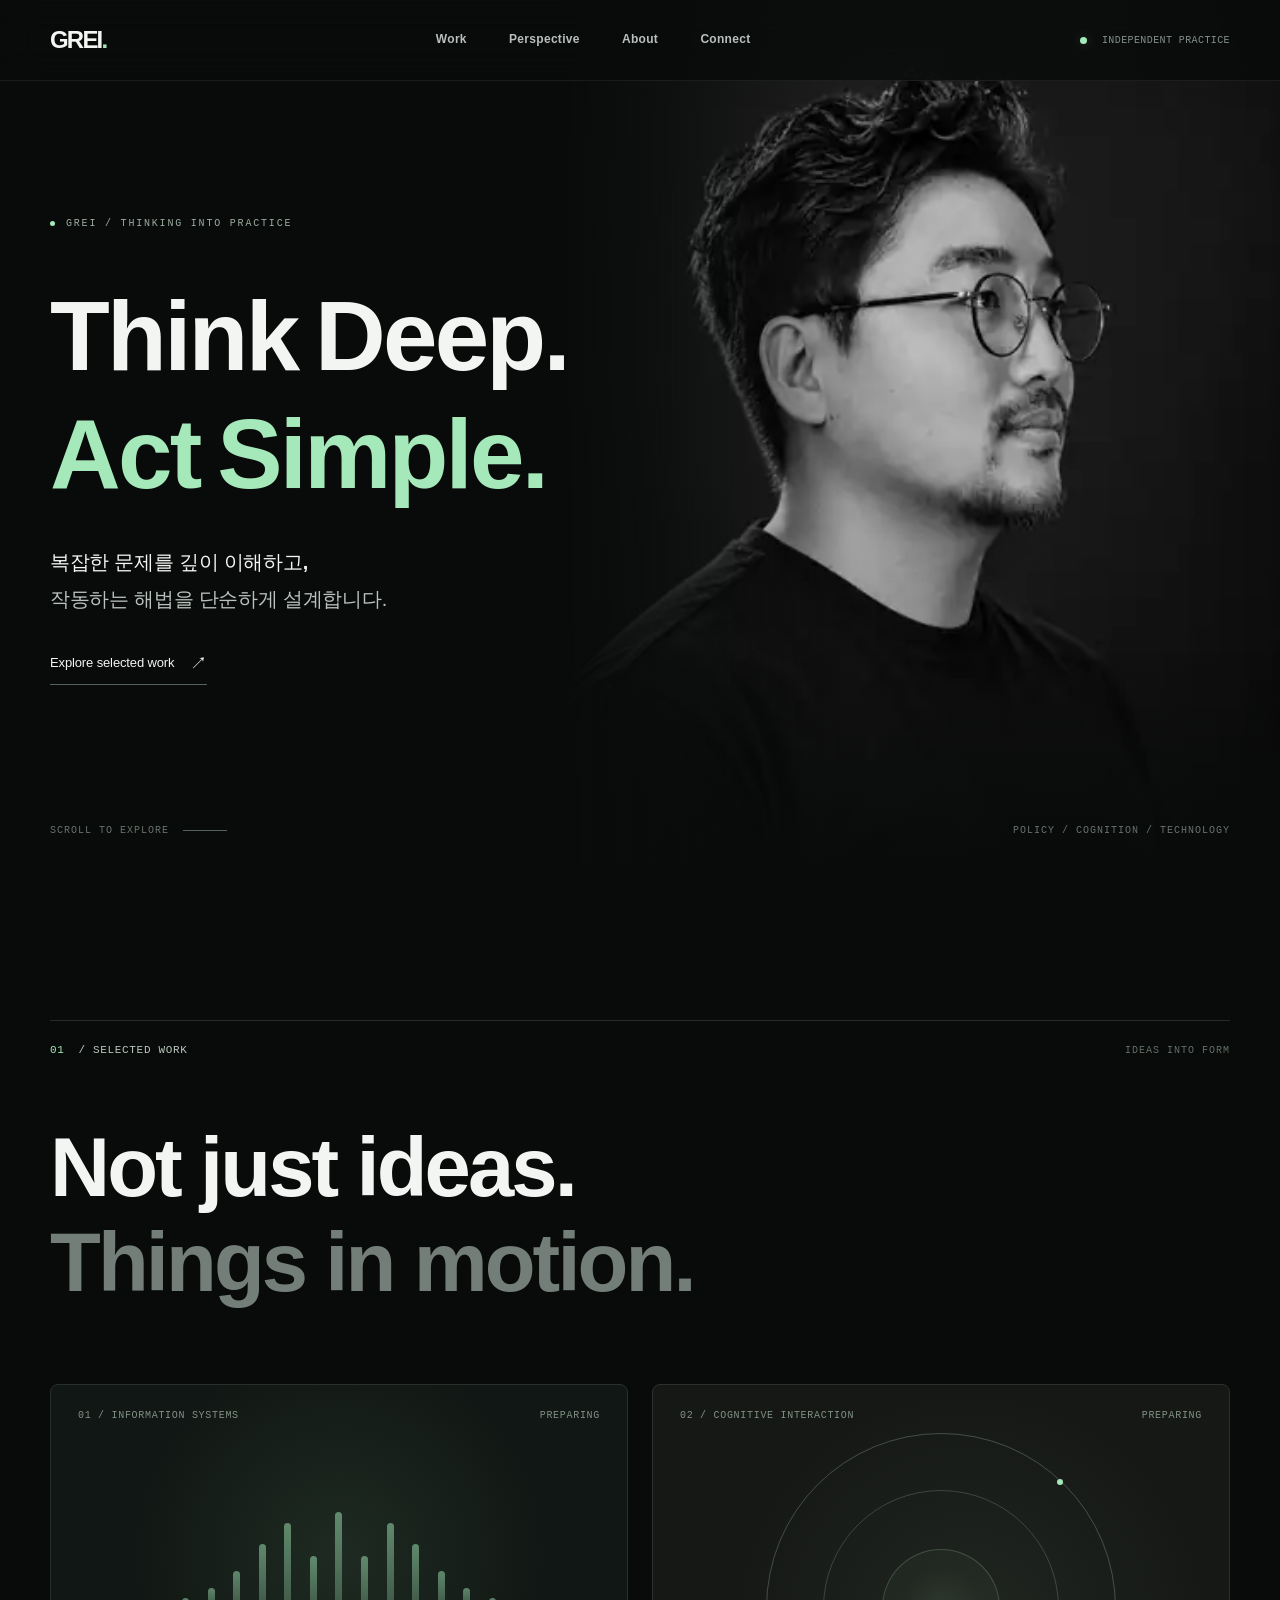
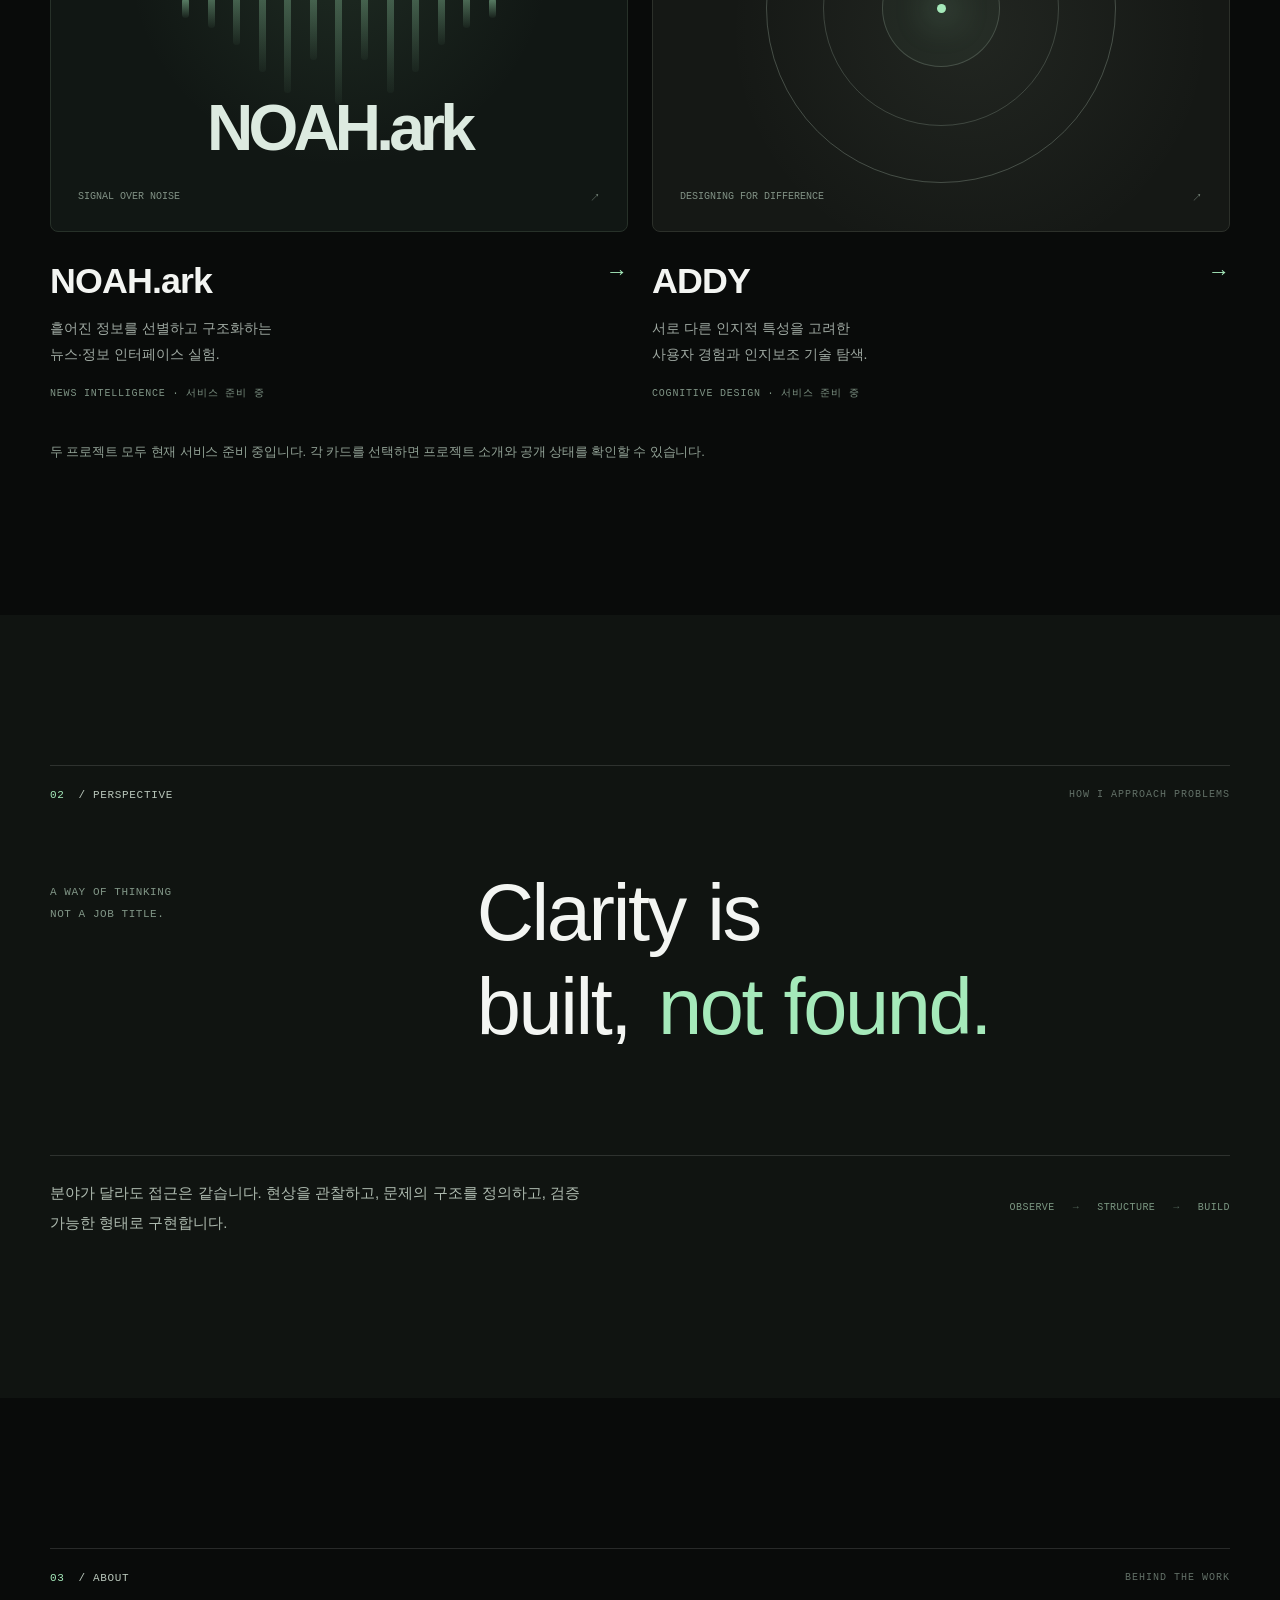
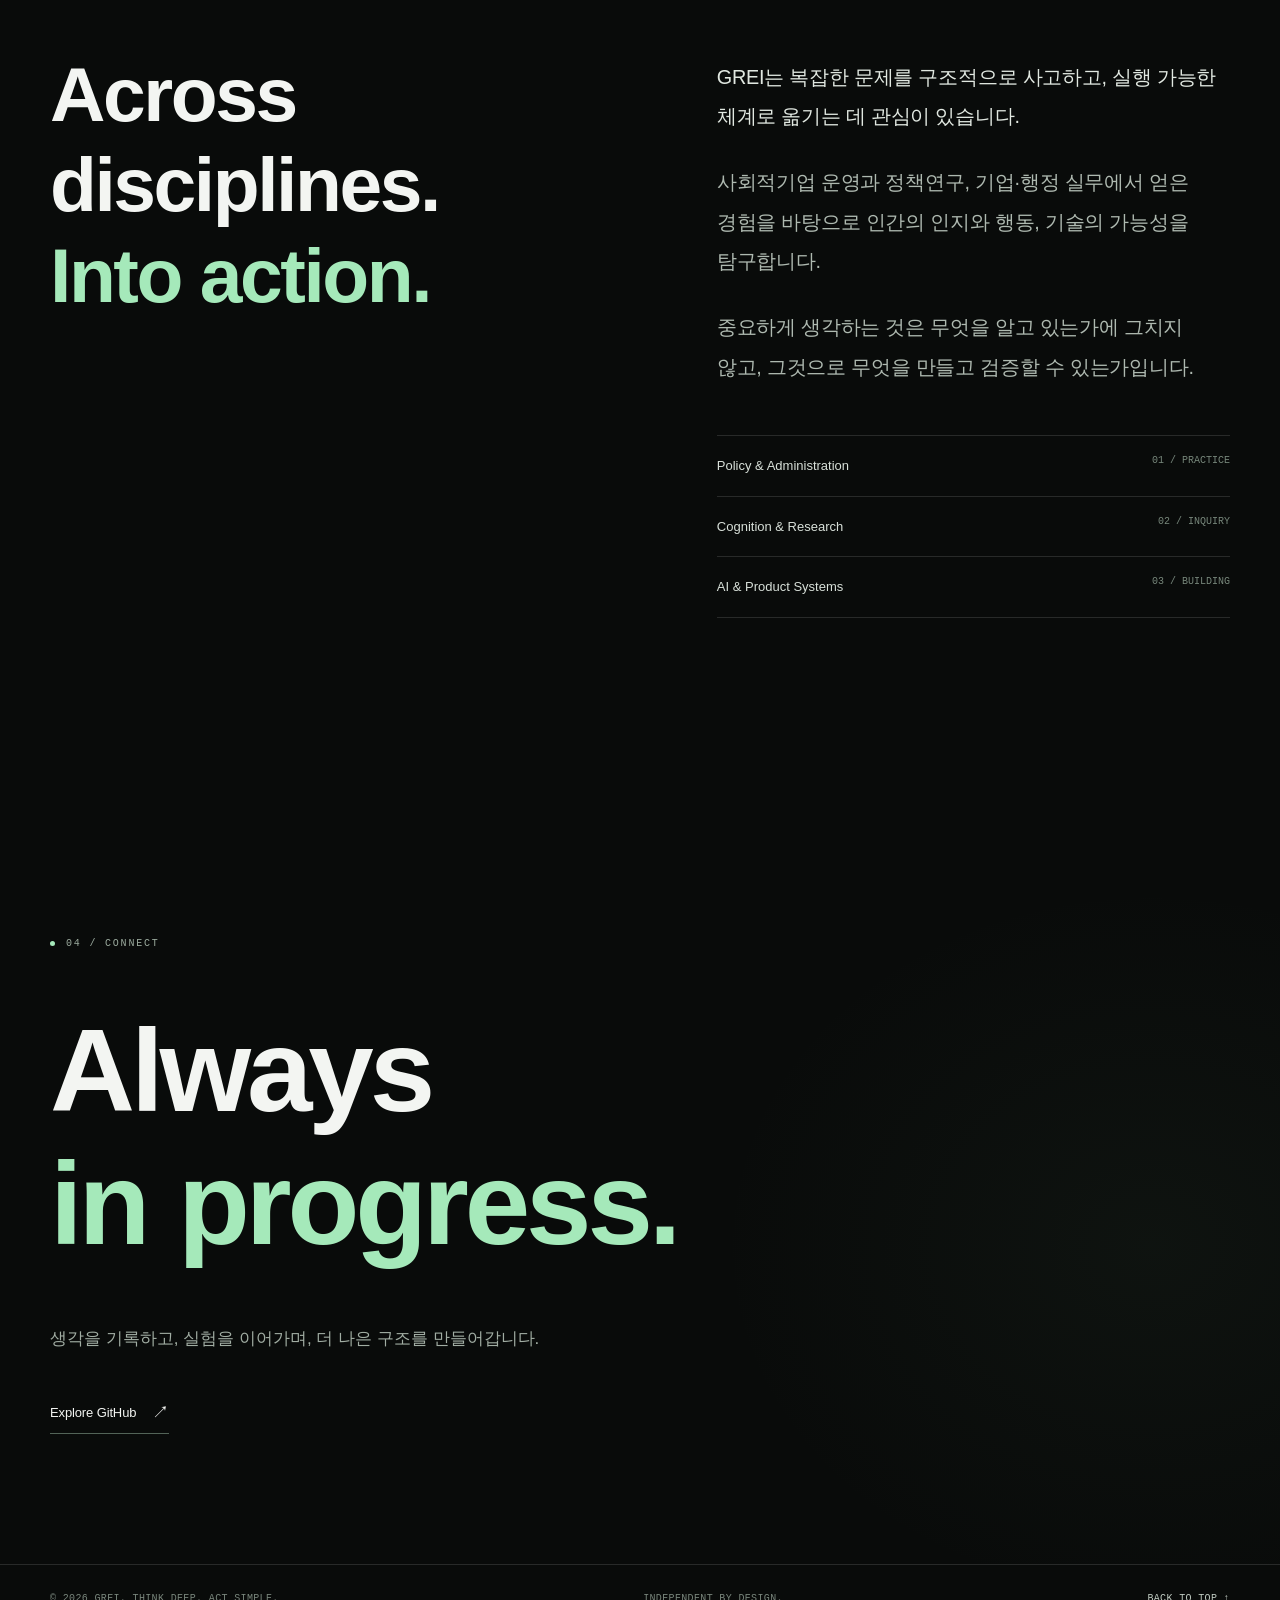
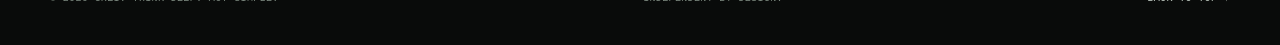
==== commit 8a085b7b: "Embed GREI WebP portrait directly for reliable iOS and desktop rendering" ====
--- a/index.html
+++ b/index.html
@@ -335,7 +335,7 @@
         </div>
       </div>
       <div class="hero-portrait">
-        <img src="assets/grei-portrait-bw.svg" width="420" height="560" alt="GREI 흑백 프로필 사진" fetchpriority="high" decoding="async">
+        <img src="[data-uri]" width="420" height="560" alt="GREI 흑백 프로필 사진" fetchpriority="high" decoding="async">
       </div>
       <div class="container hero-bottom" aria-hidden="true"><span class="hero-scroll">SCROLL TO EXPLORE</span><span>POLICY / COGNITION / TECHNOLOGY</span></div>
     </section>
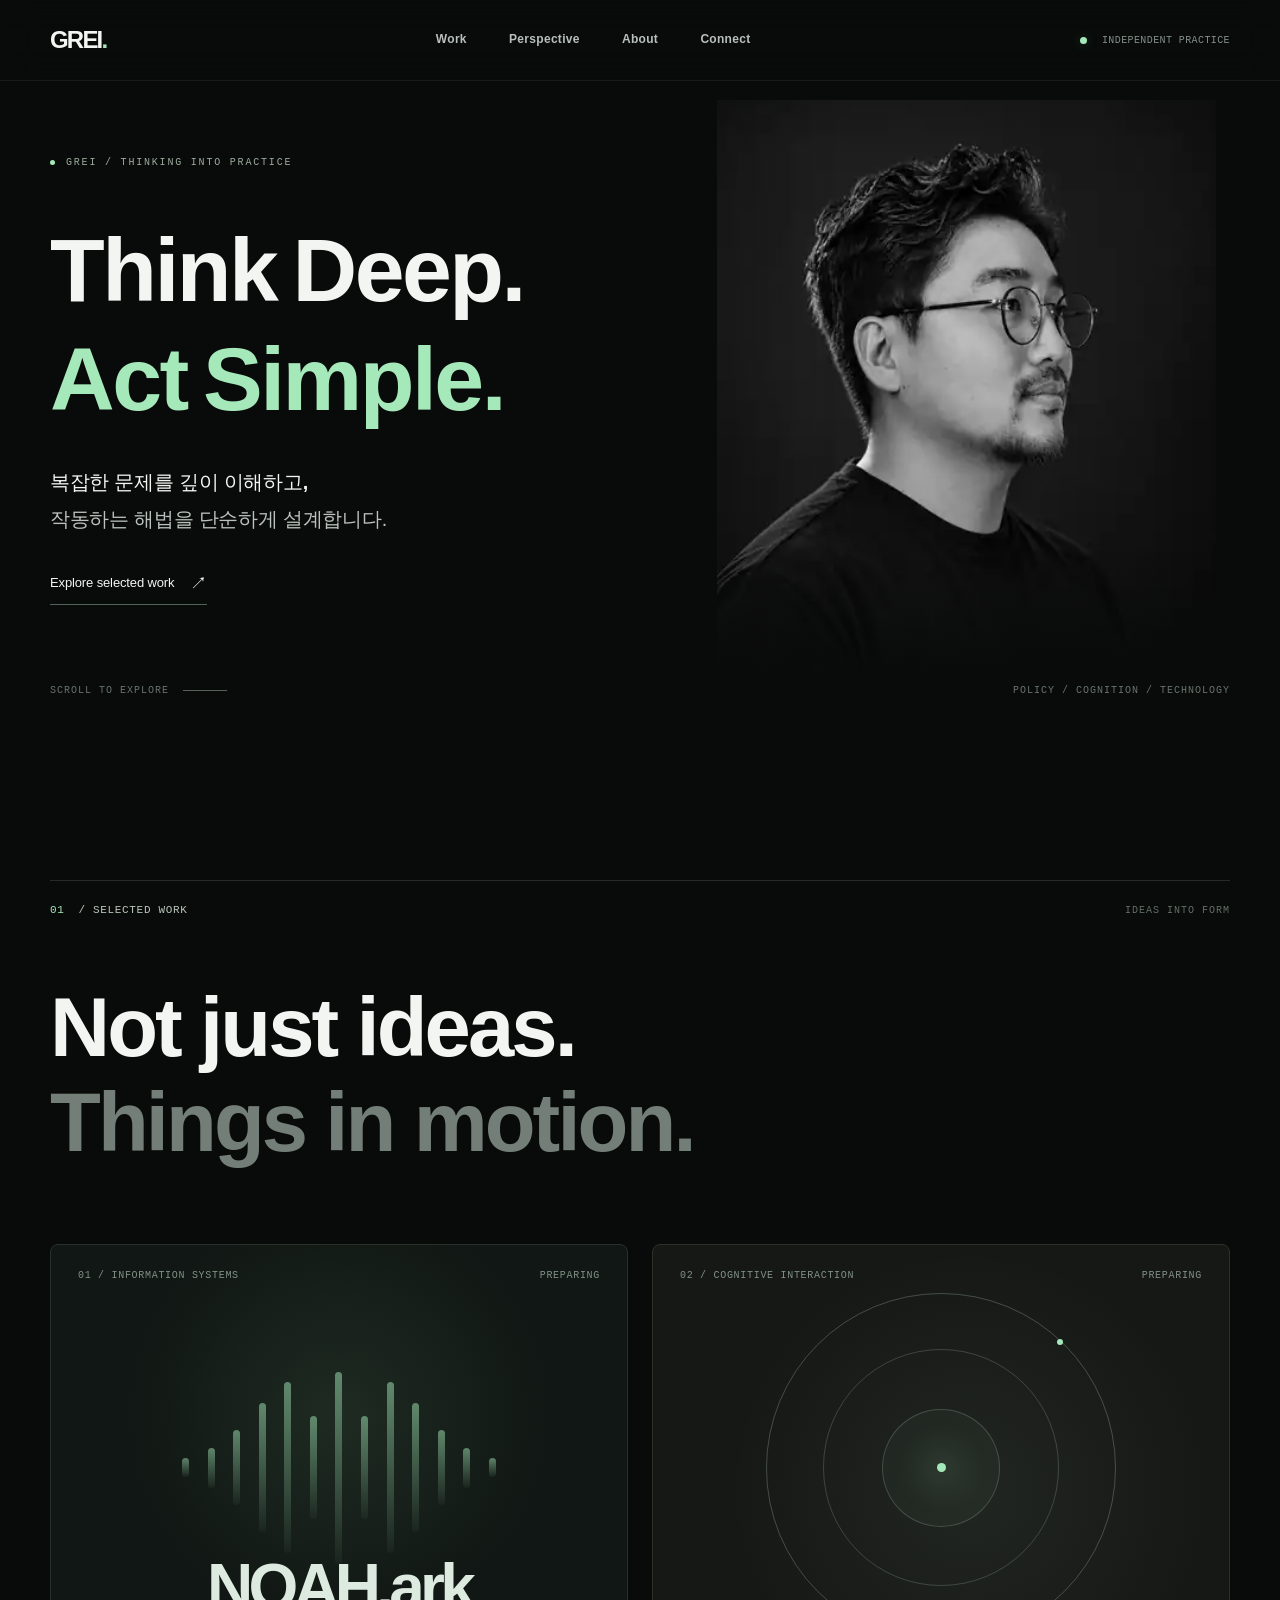
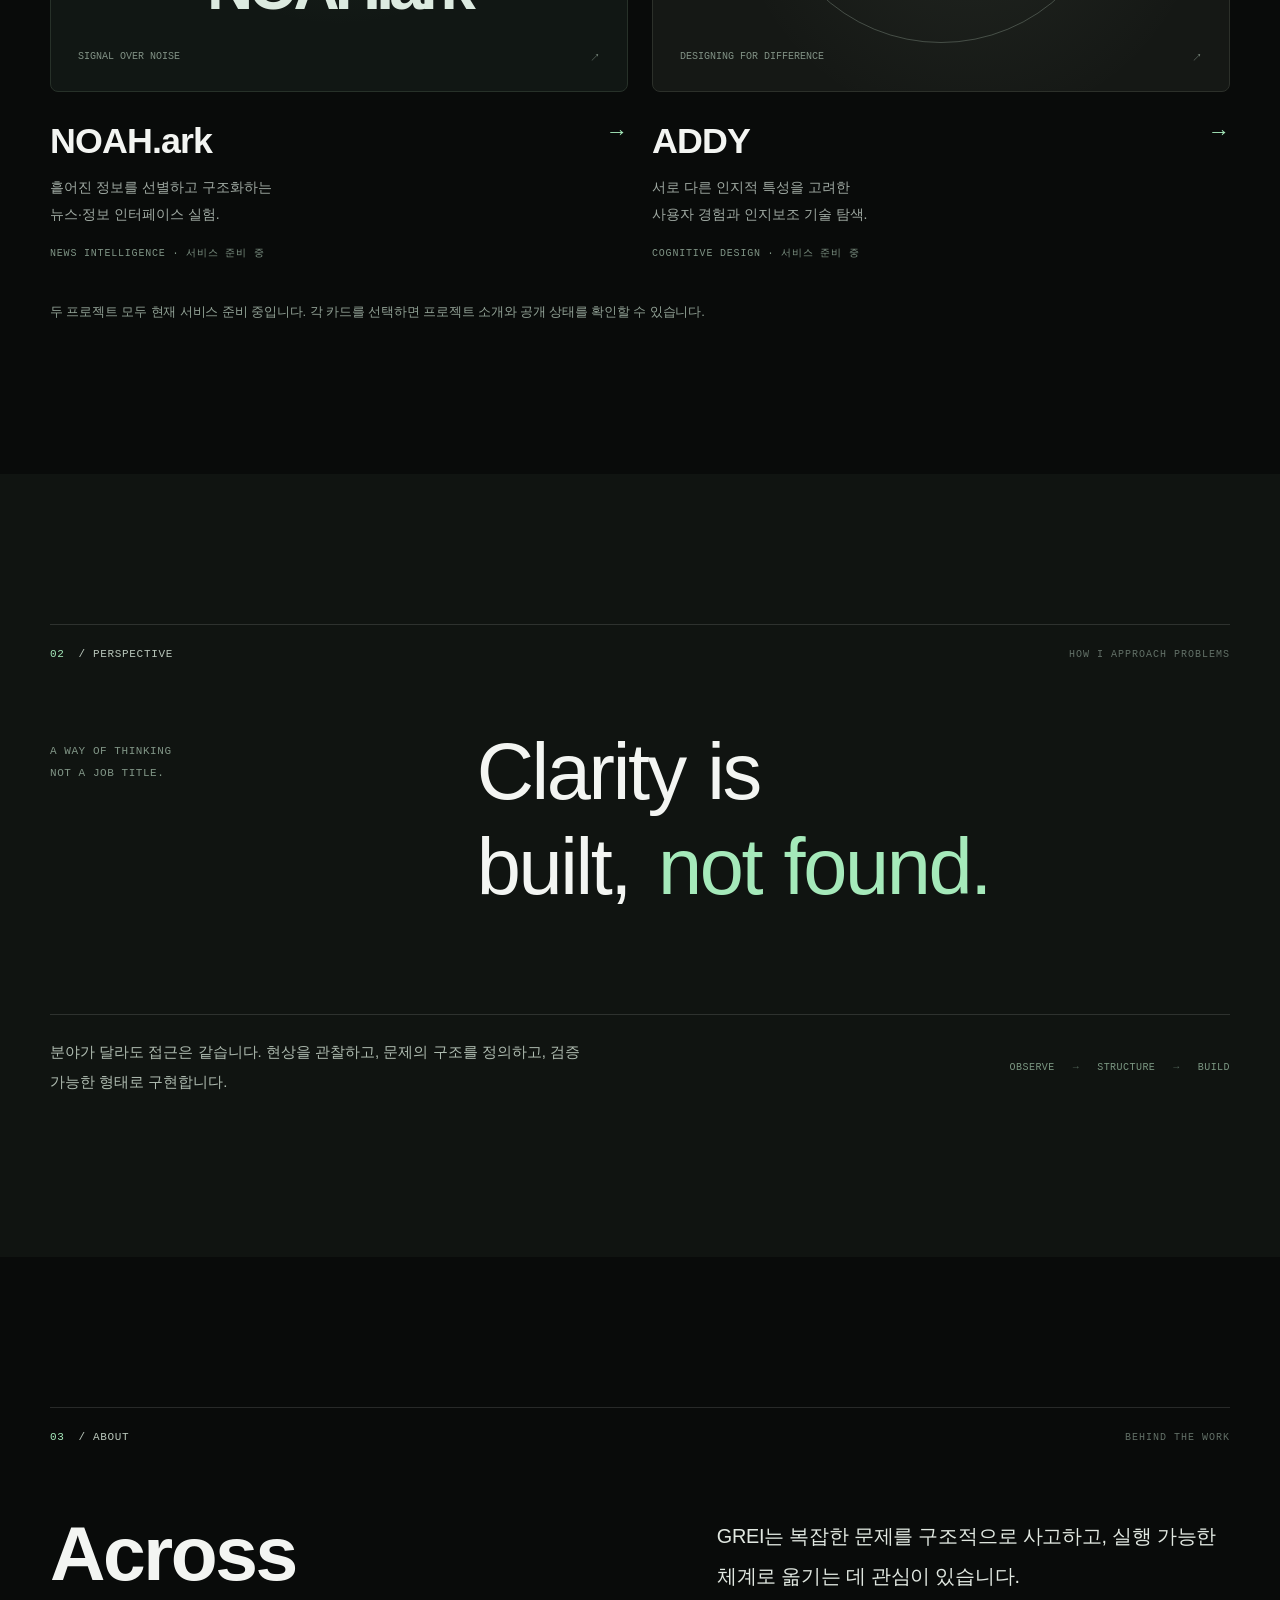
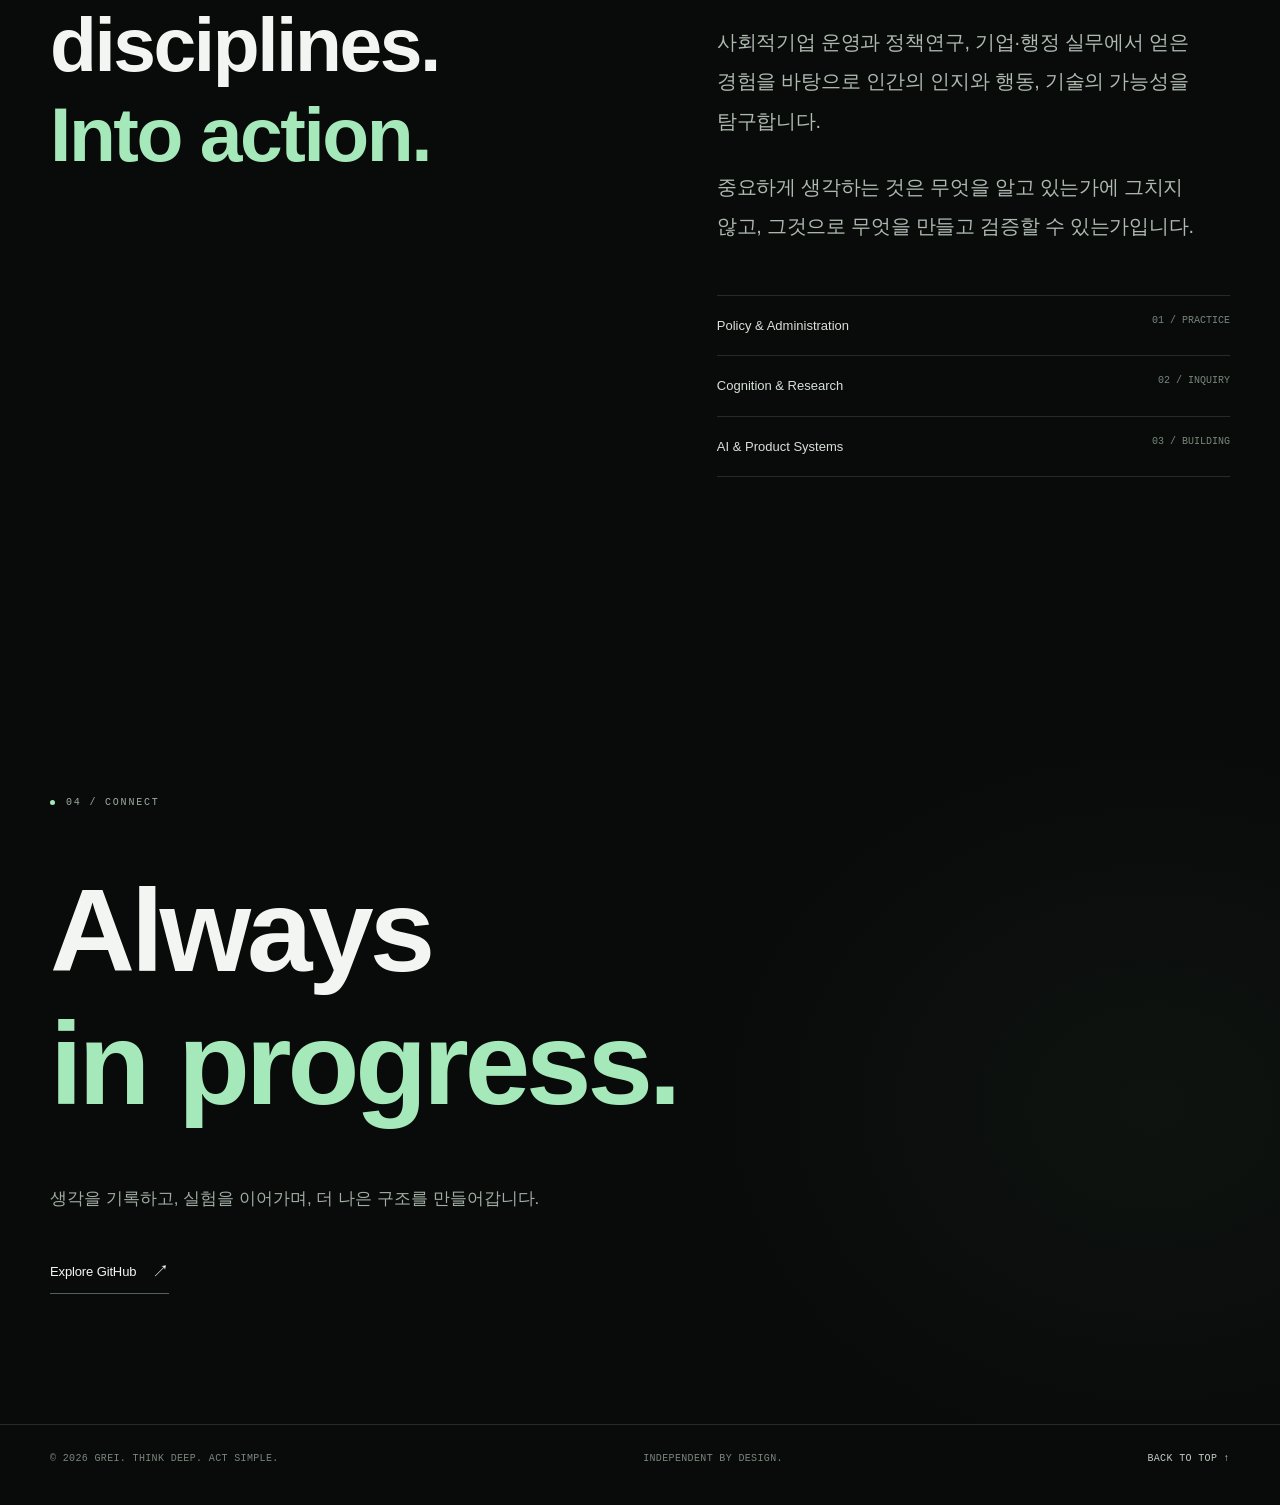
==== commit cb7f79f0: "Reduce GREI portrait scale and align visual balance across devices" ====
--- a/index.html
+++ b/index.html
@@ -307,6 +307,44 @@
       .hero-portrait { height: 320px; }
     }
 
+  
+    /* GREI HERO PHOTO: restrained scale and proportions v0.4 */
+    @media (min-width: 1151px) {
+      .hero { min-height: 730px; }
+      .hero-portrait {
+        width: min(39vw, 520px);
+        top: 100px;
+        right: max(5%, calc((100vw - 1440px)/2));
+        bottom: 50px;
+      }
+      .hero-portrait img { object-position: 50% 28%; }
+      .hero-portrait::after {
+        background: linear-gradient(90deg,rgba(9,11,10,.20),transparent 26%),
+          linear-gradient(0deg,var(--bg) 0%, transparent 22%,transparent 92%,rgba(9,11,10,.25));
+      }
+      .hero-copy { width: 65%; }
+      .hero-title { font-size: clamp(70px, 7vw, 110px); }
+    }
+    @media (min-width: 701px) and (max-width: 1150px) {
+      .hero-portrait { width: 42%; top: 125px; right: 3%; bottom: 85px; }
+      .hero-portrait img { object-position: center 25%; }
+      .hero-copy { width: 64%; }
+      .hero-title { font-size: clamp(57px,7.4vw,80px); }
+    }
+    @media (max-width: 700px) {
+      .hero { padding-top: 112px; }
+      .hero-portrait {
+        width: min(83%, 360px);
+        height: clamp(275px, 83vw, 425px);
+        margin: 27px auto 0;
+      }
+      .hero-portrait img { object-position: 50% 23%; }
+      .hero-portrait::after {
+        background: linear-gradient(0deg,var(--bg) 0%,transparent 27%),
+          linear-gradient(90deg,rgba(9,11,10,.19),transparent 17%,transparent 83%,rgba(9,11,10,.16));
+      }
+    }
+
   </style>
 </head>
 <body>
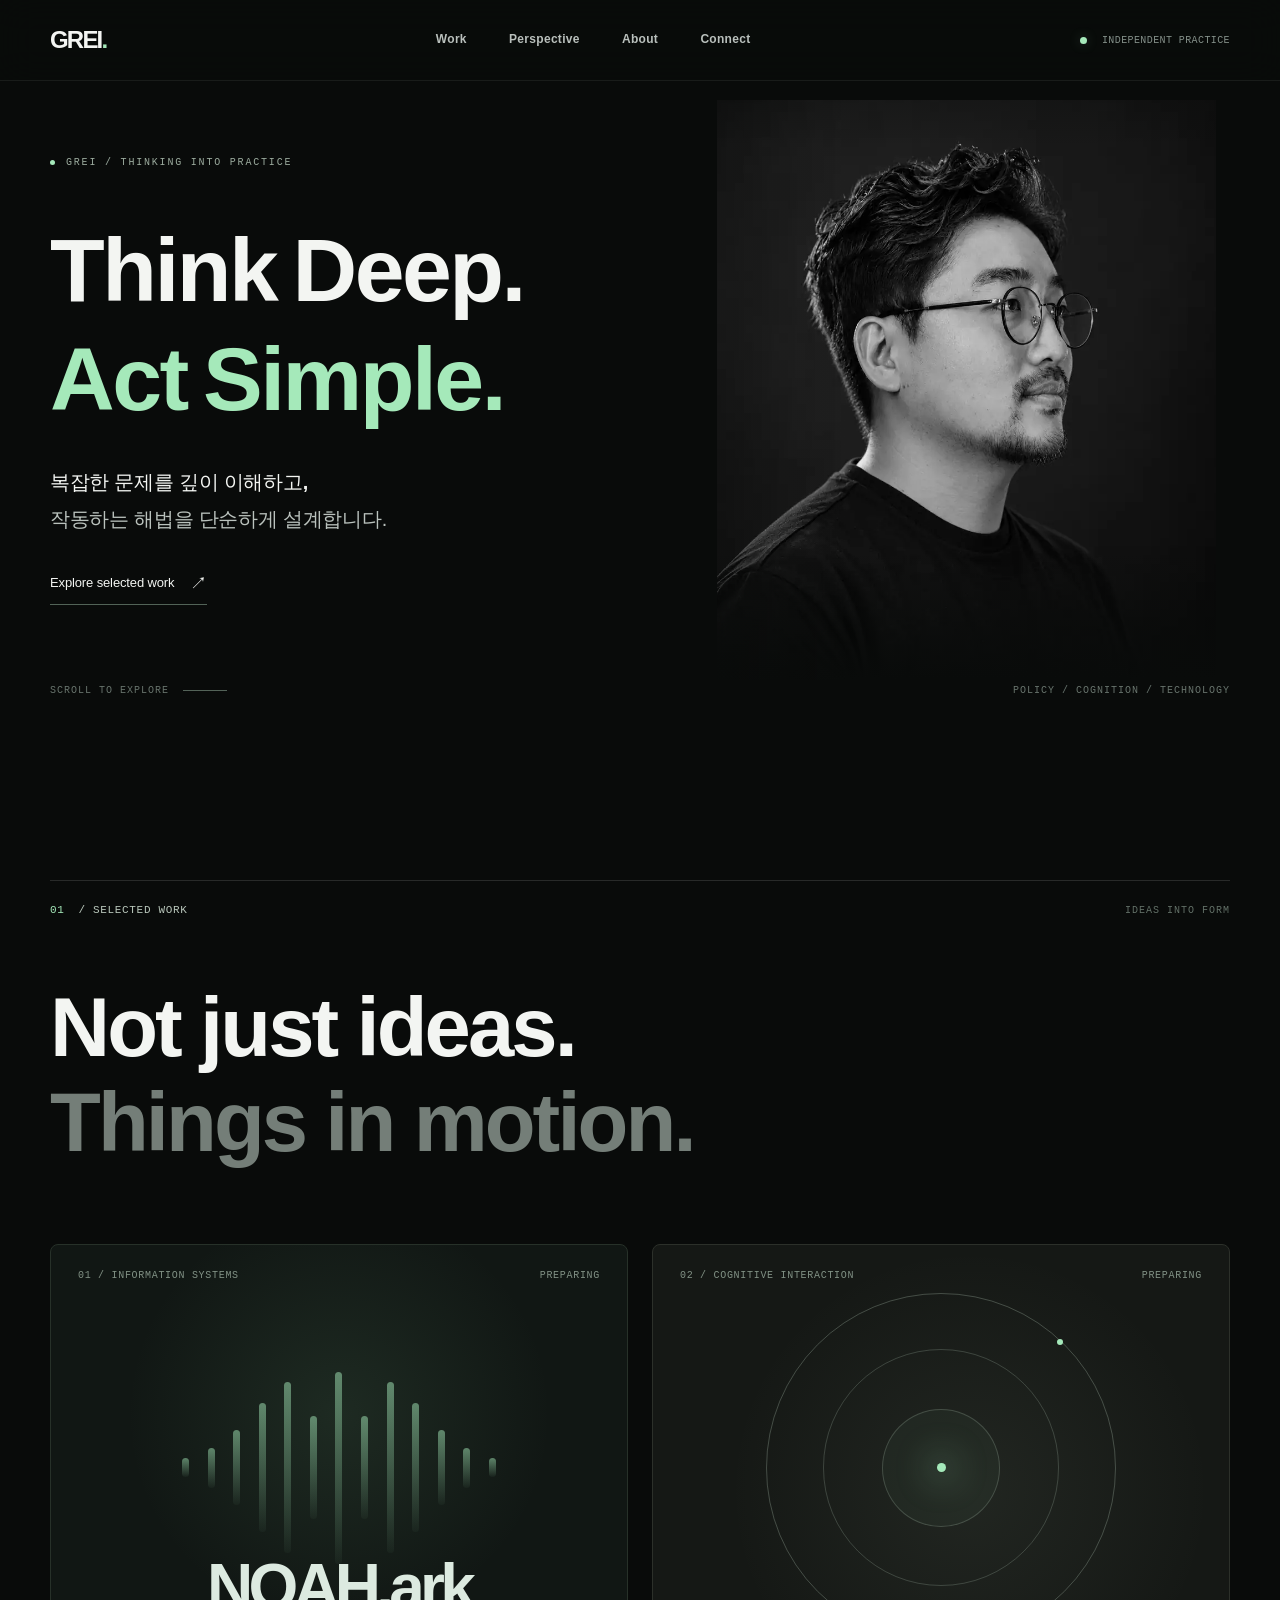
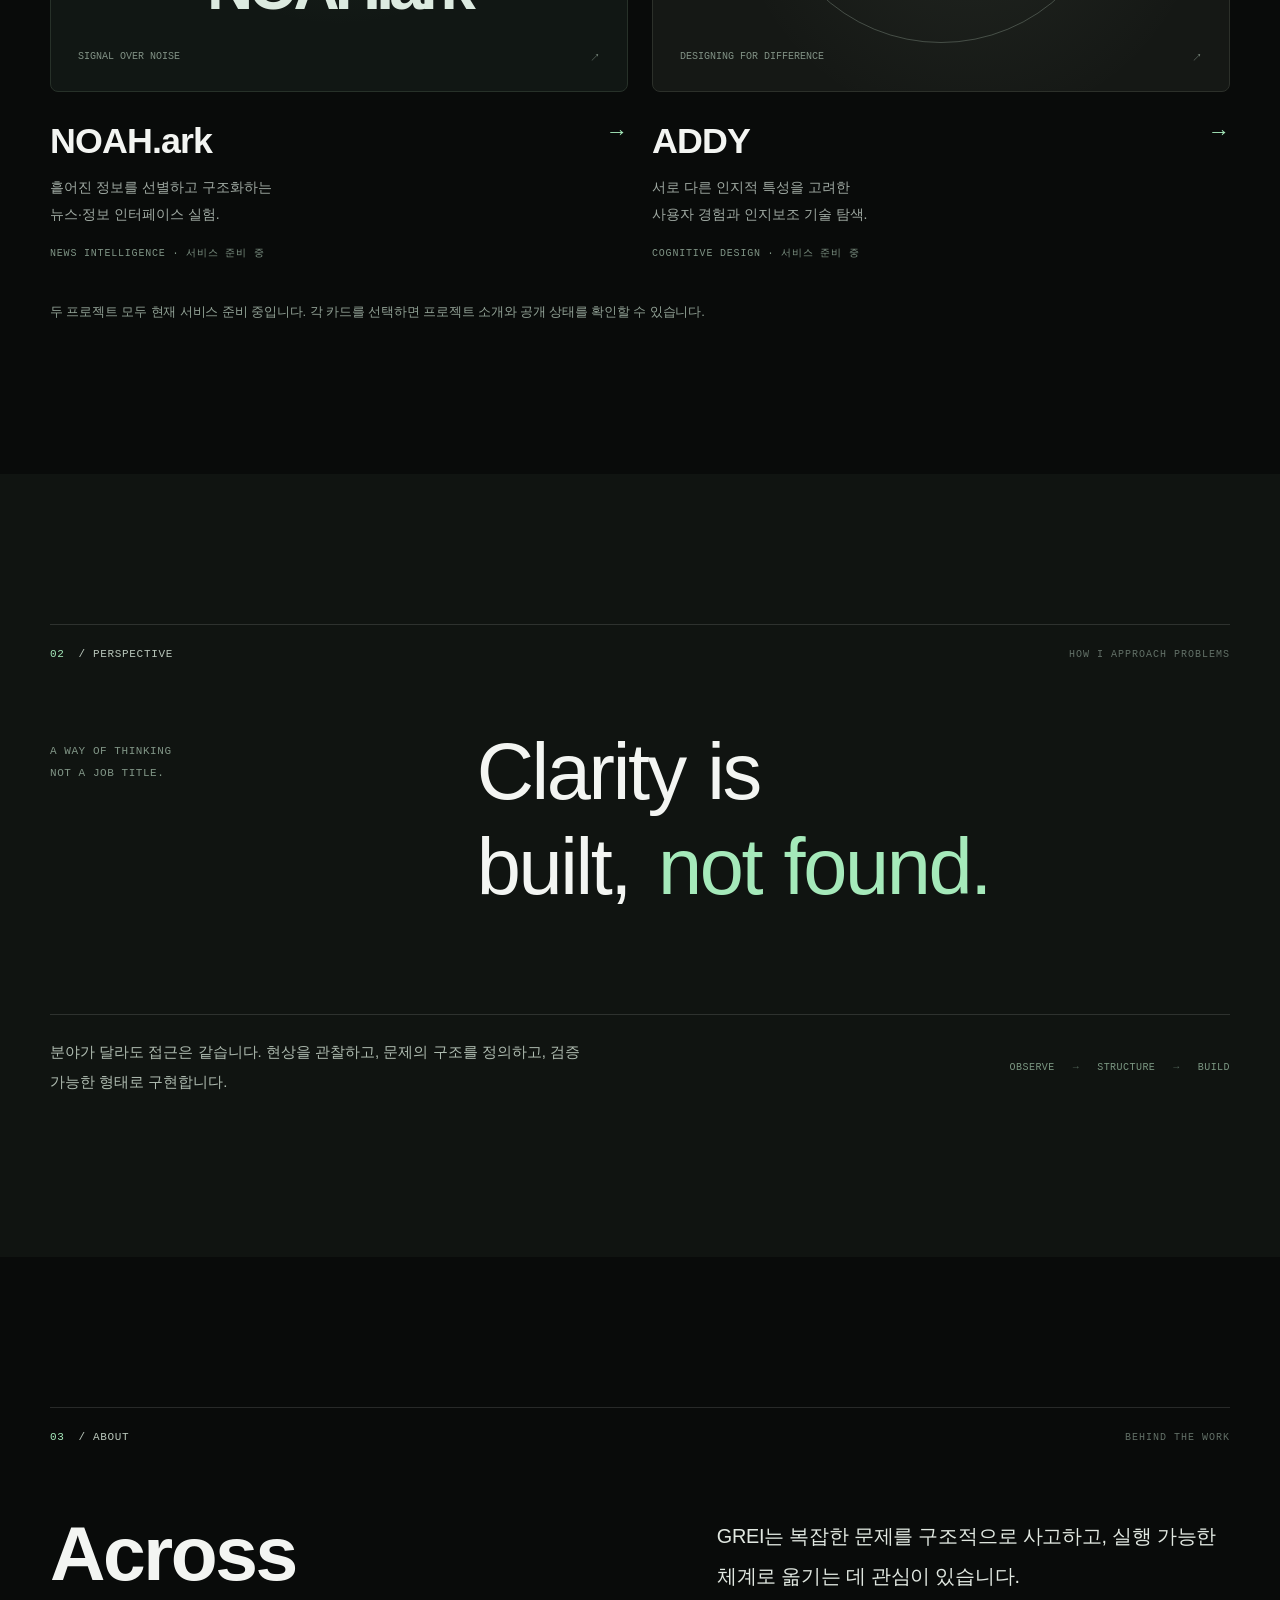
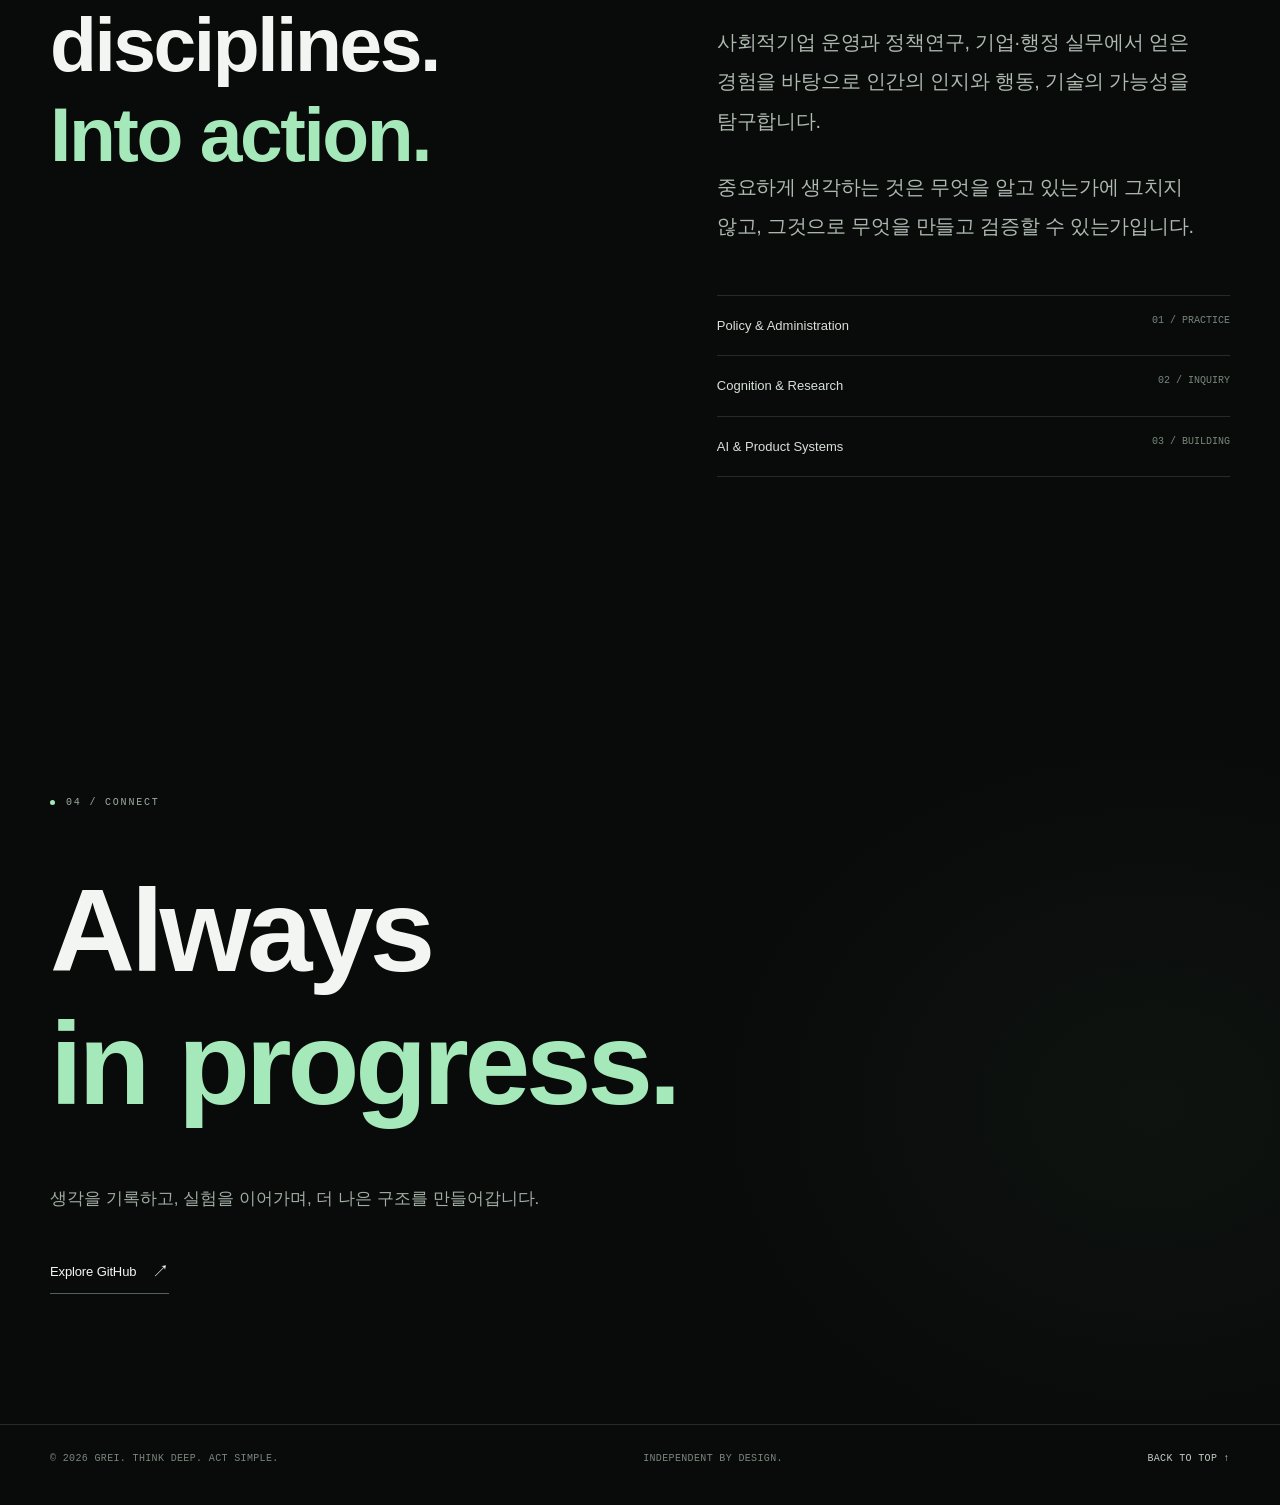
==== commit 75282581: "Display higher-resolution GREI portrait at a smaller balanced size" ====
--- a/index.html
+++ b/index.html
@@ -373,7 +373,7 @@
         </div>
       </div>
       <div class="hero-portrait">
-        <img src="[data-uri]" width="420" height="560" alt="GREI 흑백 프로필 사진" fetchpriority="high" decoding="async">
+        <img src="assets/grei-portrait-900.svg" width="420" height="560" alt="GREI 흑백 프로필 사진" fetchpriority="high" decoding="async">
       </div>
       <div class="container hero-bottom" aria-hidden="true"><span class="hero-scroll">SCROLL TO EXPLORE</span><span>POLICY / COGNITION / TECHNOLOGY</span></div>
     </section>
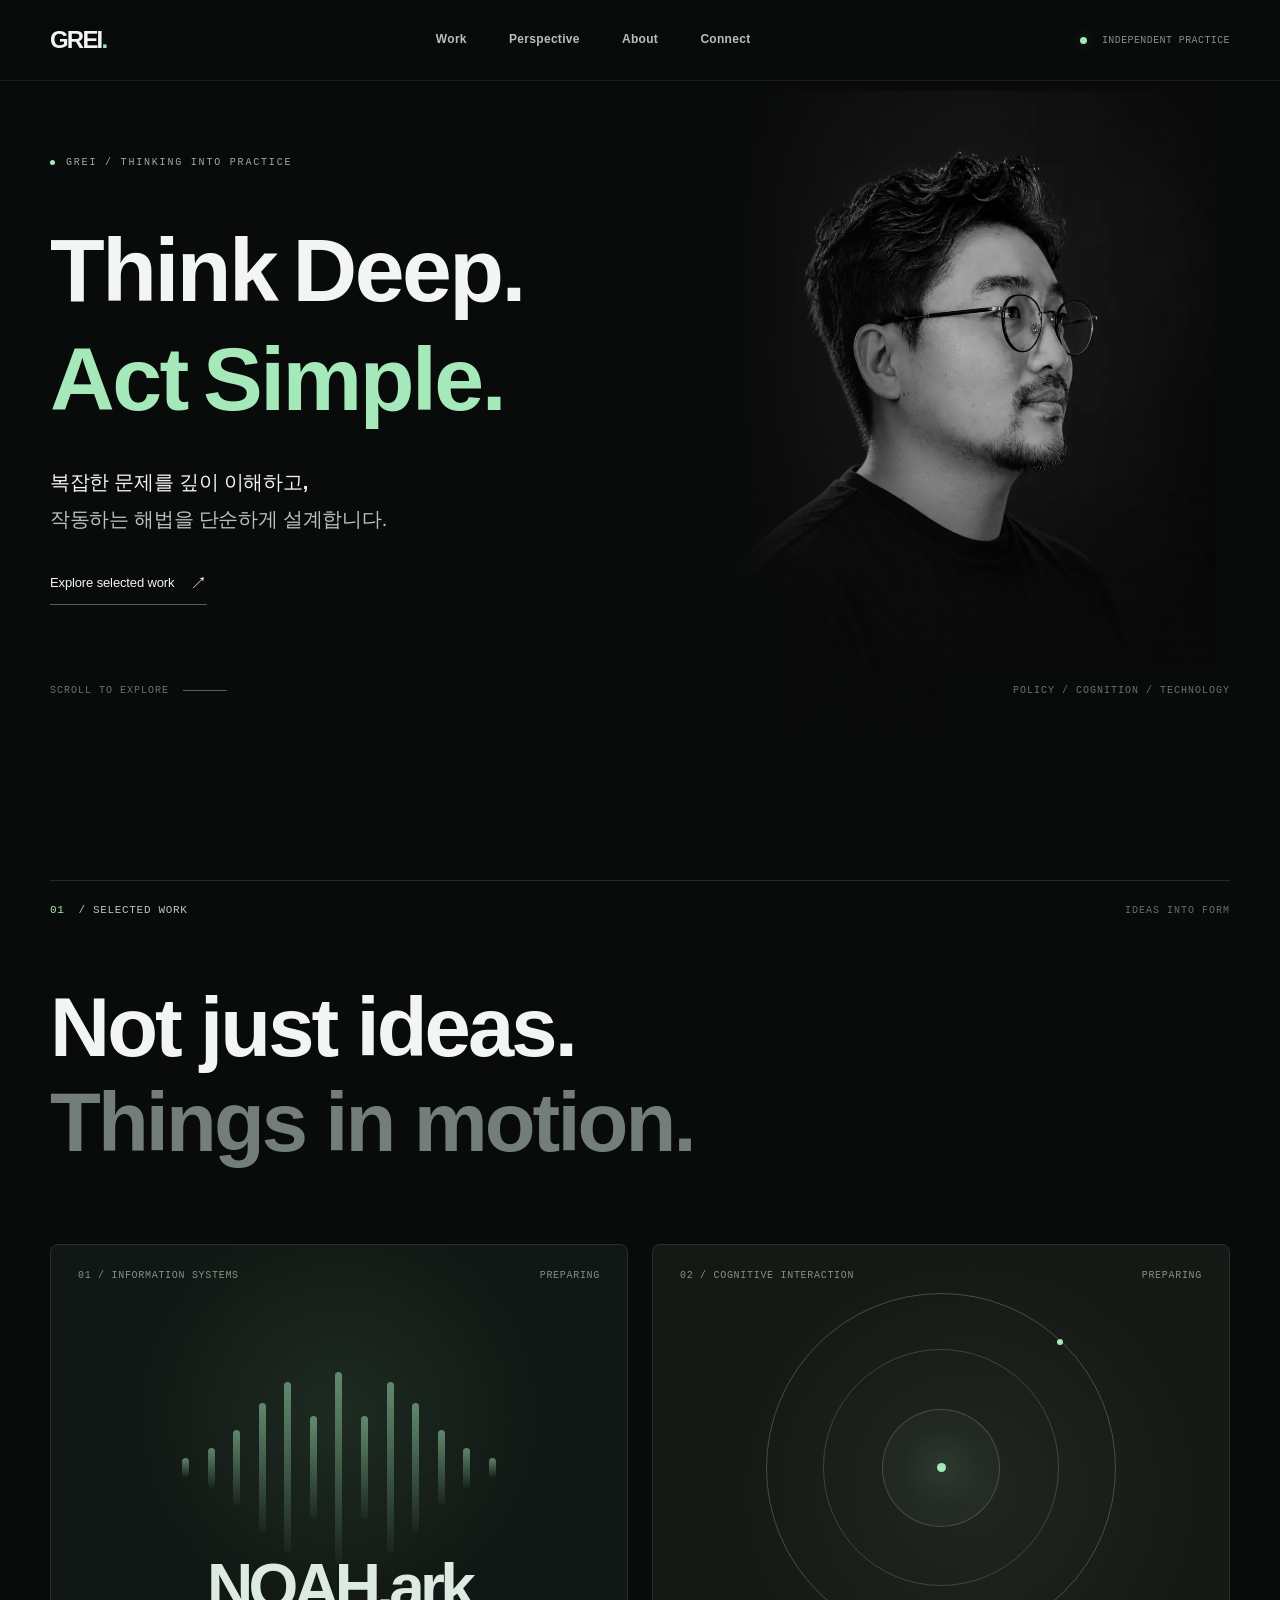
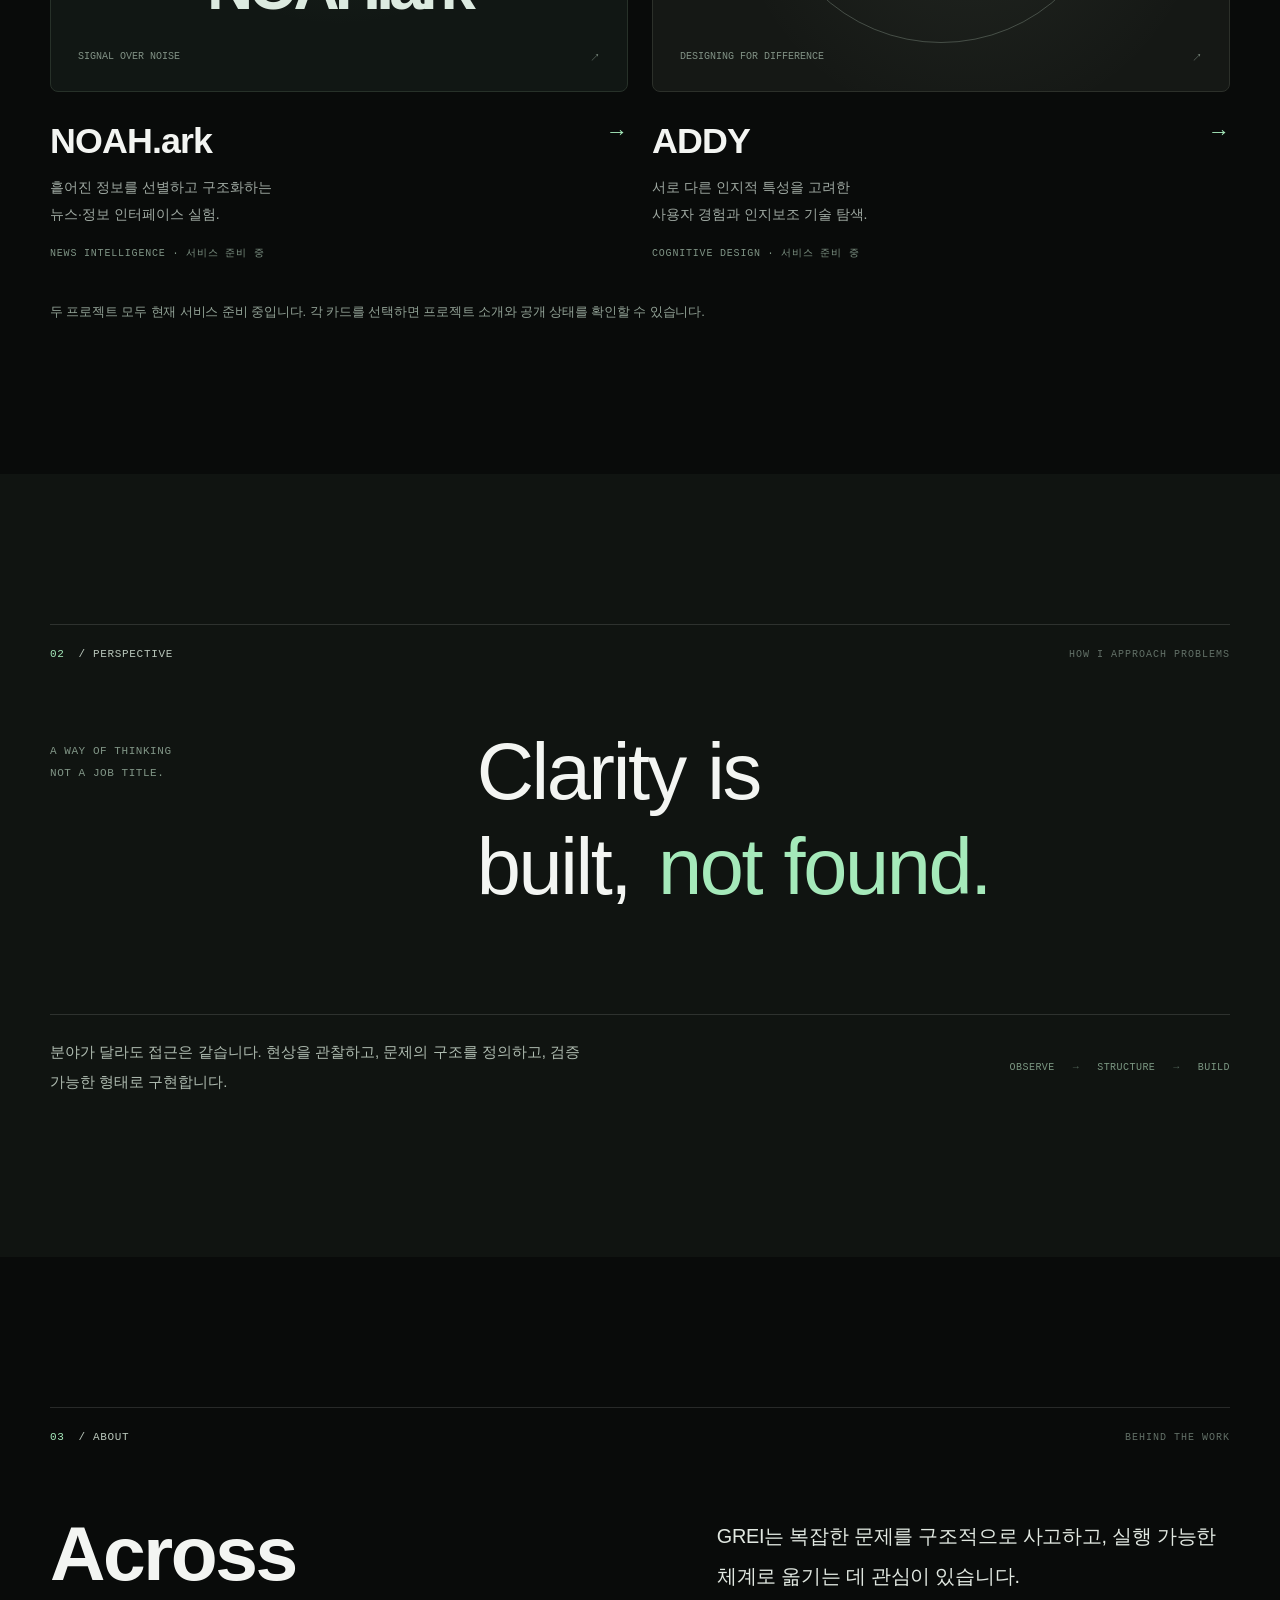
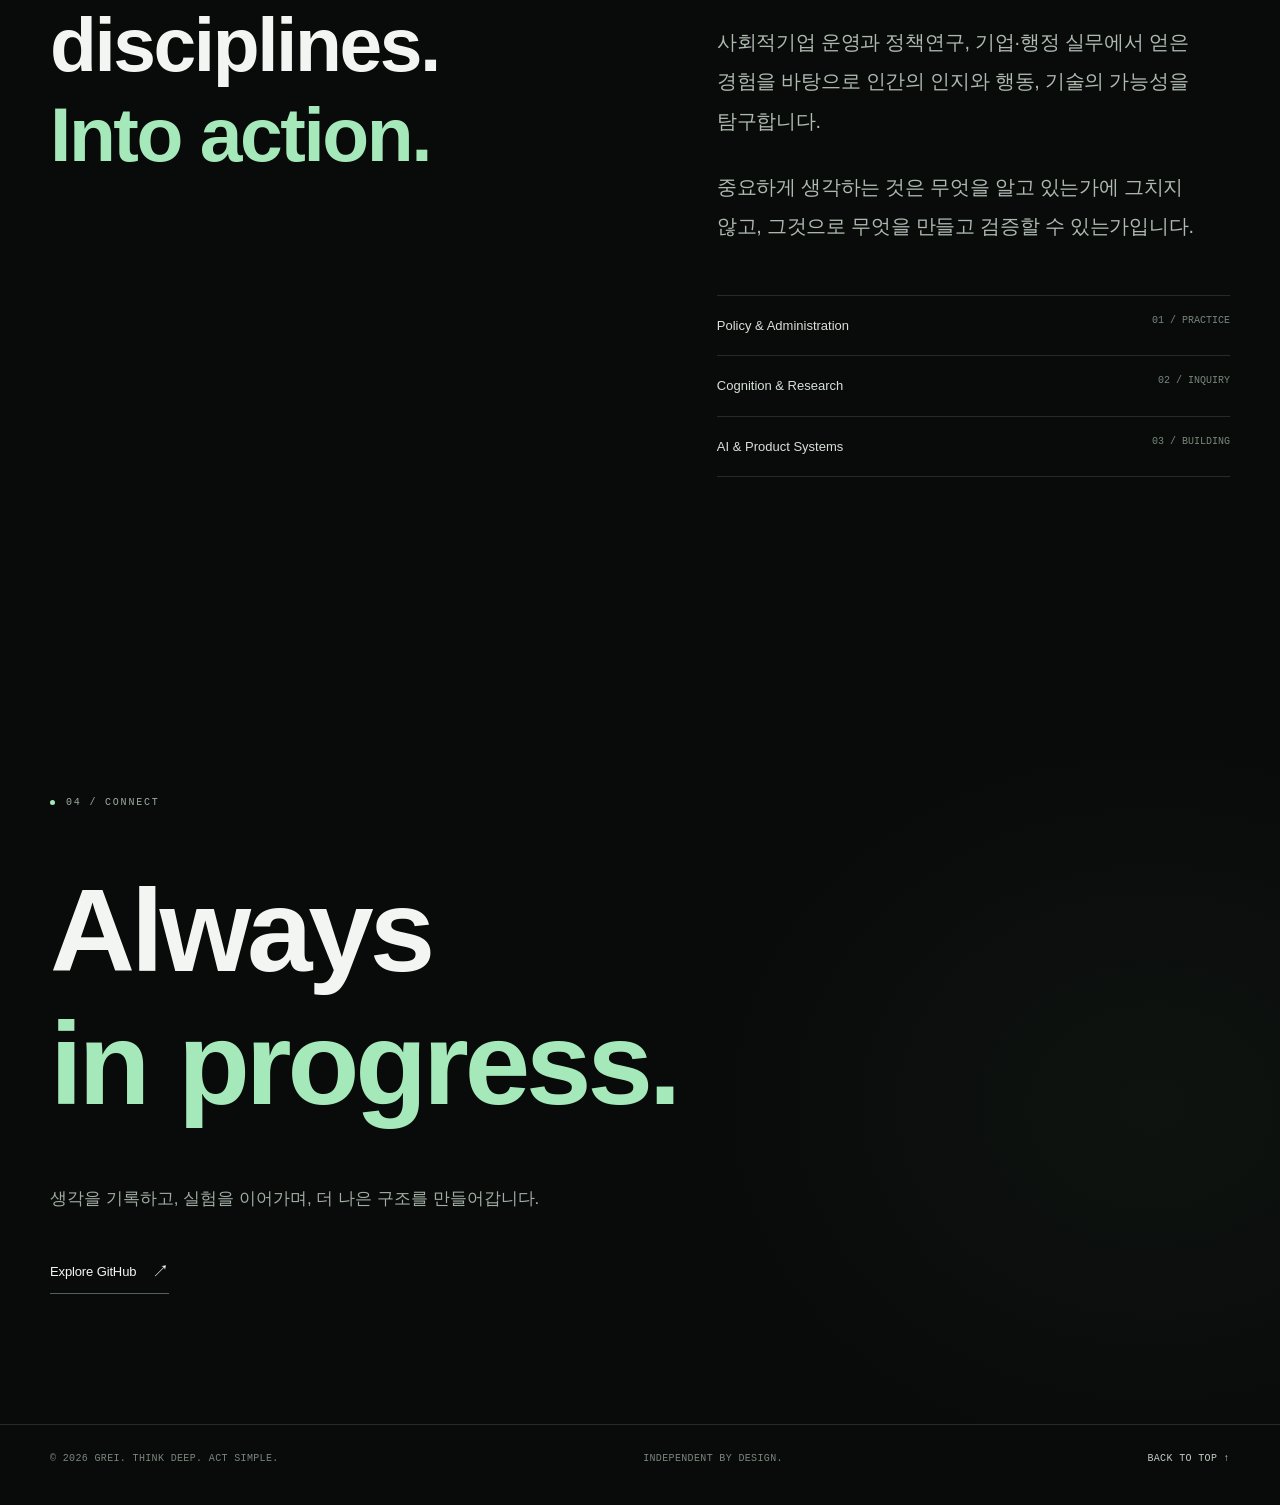
==== commit ec256805: "Blend GREI monochrome portrait seamlessly into dark hero on desktop and mobile" ====
--- a/index.html
+++ b/index.html
@@ -308,43 +308,62 @@
     }
 
   
-    /* GREI HERO PHOTO: restrained scale and proportions v0.4 */
+    /* GREI HERO PHOTO: seamless editorial blend v0.5 */
+    .hero { background: var(--bg); }
+    .hero-portrait { isolation: isolate; }
+    .hero-portrait img {
+      filter: grayscale(100%) contrast(1.035) brightness(.88);
+      -webkit-mask-image: radial-gradient(ellipse 85% 87% at 55% 45%, #000 37%, rgba(0,0,0,.96) 58%, transparent 99%);
+      mask-image: radial-gradient(ellipse 85% 87% at 55% 45%, #000 37%, rgba(0,0,0,.96) 58%, transparent 99%);
+    }
+    .hero-portrait::after {
+      z-index: 2;
+      background:
+        linear-gradient(90deg, var(--bg) 0%, rgba(9,11,10,.9) 7%, rgba(9,11,10,.45) 24%, transparent 48%),
+        linear-gradient(0deg, var(--bg) 0%, rgba(9,11,10,.72) 13%, transparent 39%),
+        linear-gradient(180deg, rgba(9,11,10,.30) 0%, transparent 19%);
+    }
     @media (min-width: 1151px) {
       .hero { min-height: 730px; }
       .hero-portrait {
         width: min(39vw, 520px);
-        top: 100px;
+        top: 91px;
         right: max(5%, calc((100vw - 1440px)/2));
-        bottom: 50px;
-      }
-      .hero-portrait img { object-position: 50% 28%; }
-      .hero-portrait::after {
-        background: linear-gradient(90deg,rgba(9,11,10,.20),transparent 26%),
-          linear-gradient(0deg,var(--bg) 0%, transparent 22%,transparent 92%,rgba(9,11,10,.25));
+        bottom: 0;
       }
       .hero-copy { width: 65%; }
       .hero-title { font-size: clamp(70px, 7vw, 110px); }
+      .hero-portrait img { object-position: 50% 28%; }
     }
     @media (min-width: 701px) and (max-width: 1150px) {
-      .hero-portrait { width: 42%; top: 125px; right: 3%; bottom: 85px; }
-      .hero-portrait img { object-position: center 25%; }
+      .hero-portrait { width: 42%; top: 115px; right: 3%; bottom: 0; }
+      .hero-portrait img { object-position: 50% 25%; }
       .hero-copy { width: 64%; }
-      .hero-title { font-size: clamp(57px,7.4vw,80px); }
+      .hero-title { font-size: clamp(57px, 7.4vw, 80px); }
     }
     @media (max-width: 700px) {
       .hero { padding-top: 112px; }
       .hero-portrait {
+        position: relative;
         width: min(83%, 360px);
         height: clamp(275px, 83vw, 425px);
         margin: 27px auto 0;
-      }
-      .hero-portrait img { object-position: 50% 23%; }
+        top: auto;
+        right: auto;
+        bottom: auto;
+      }
+      .hero-portrait img {
+        object-position: 50% 23%;
+        filter: grayscale(100%) contrast(1.03) brightness(.9);
+        -webkit-mask-image: radial-gradient(ellipse 83% 81% at 50% 40%, #000 38%, rgba(0,0,0,.94) 62%, transparent 100%);
+        mask-image: radial-gradient(ellipse 83% 81% at 50% 40%, #000 38%, rgba(0,0,0,.94) 62%, transparent 100%);
+      }
       .hero-portrait::after {
-        background: linear-gradient(0deg,var(--bg) 0%,transparent 27%),
-          linear-gradient(90deg,rgba(9,11,10,.19),transparent 17%,transparent 83%,rgba(9,11,10,.16));
-      }
-    }
-
+        background:
+          linear-gradient(0deg, var(--bg) 0%, rgba(9,11,10,.54) 16%, transparent 45%),
+          linear-gradient(90deg, var(--bg) 0%, transparent 17%, transparent 83%, var(--bg) 100%);
+      }
+    }
   </style>
 </head>
 <body>
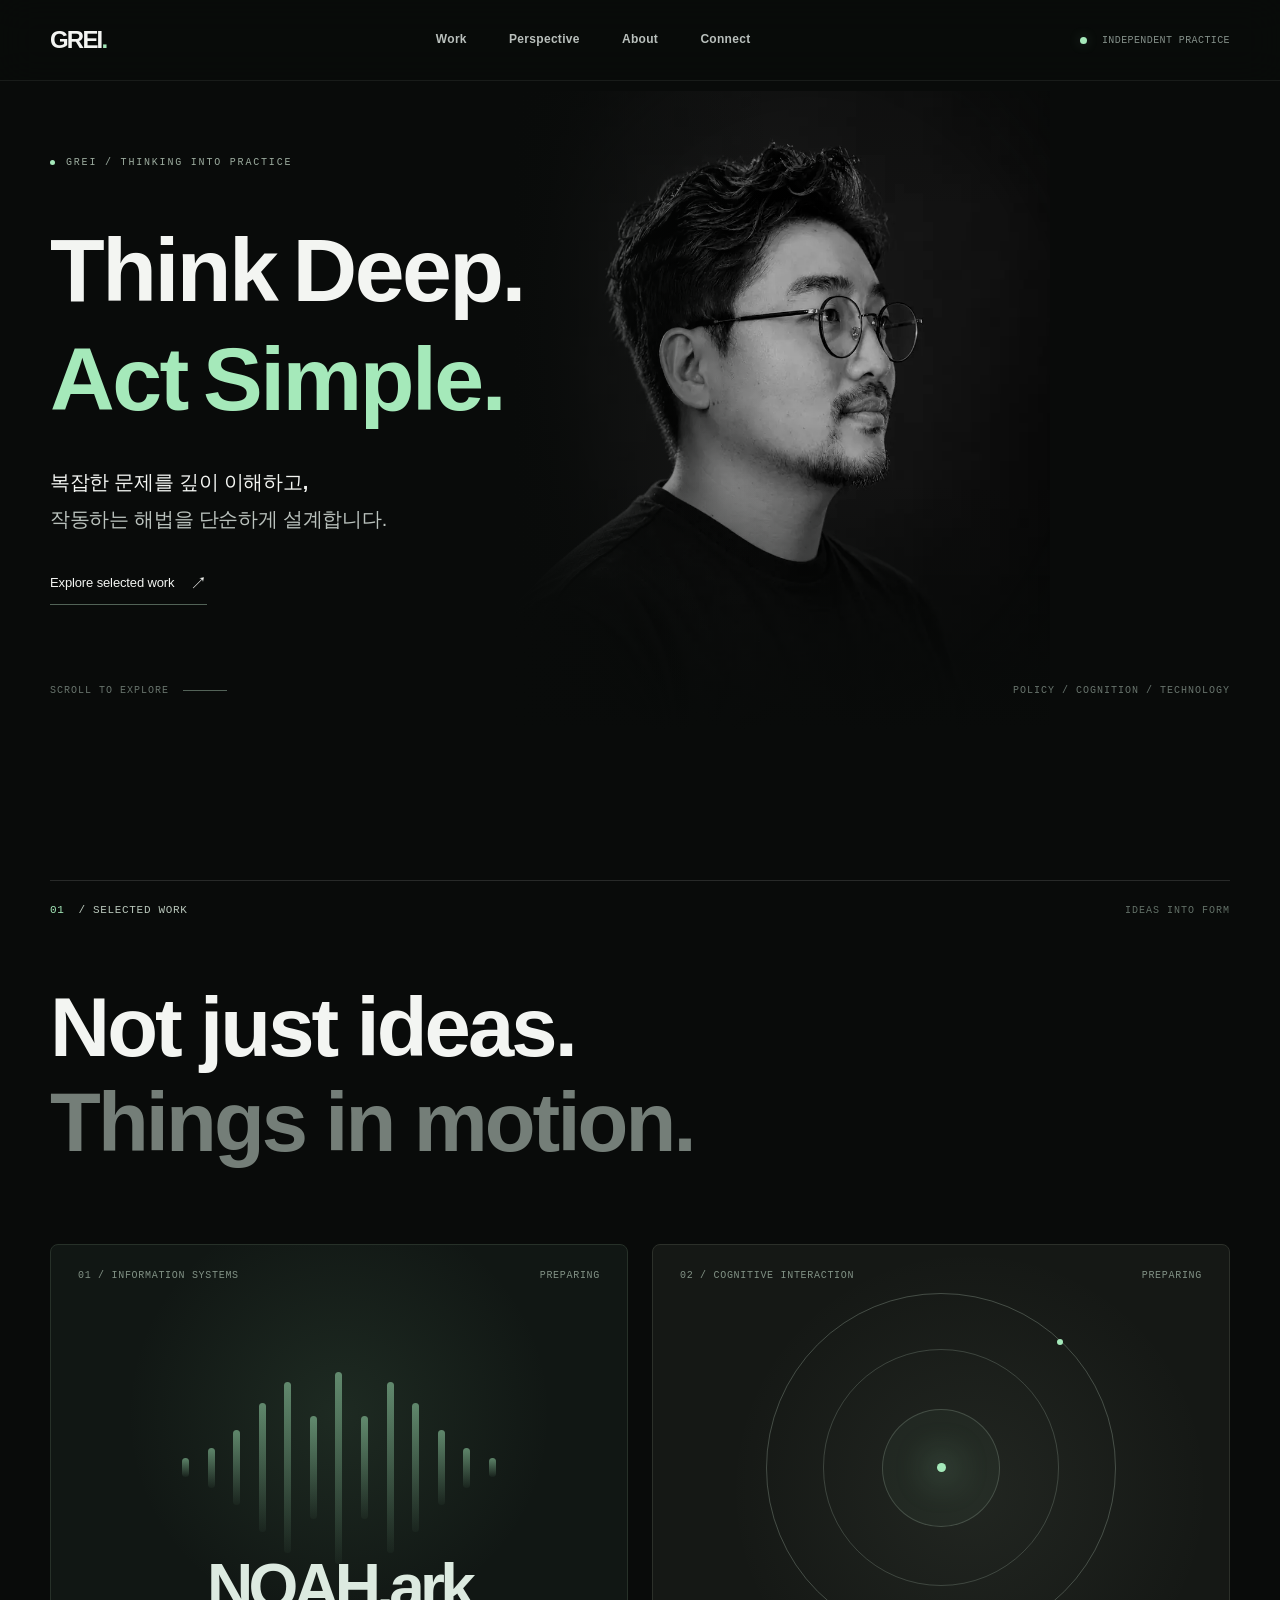
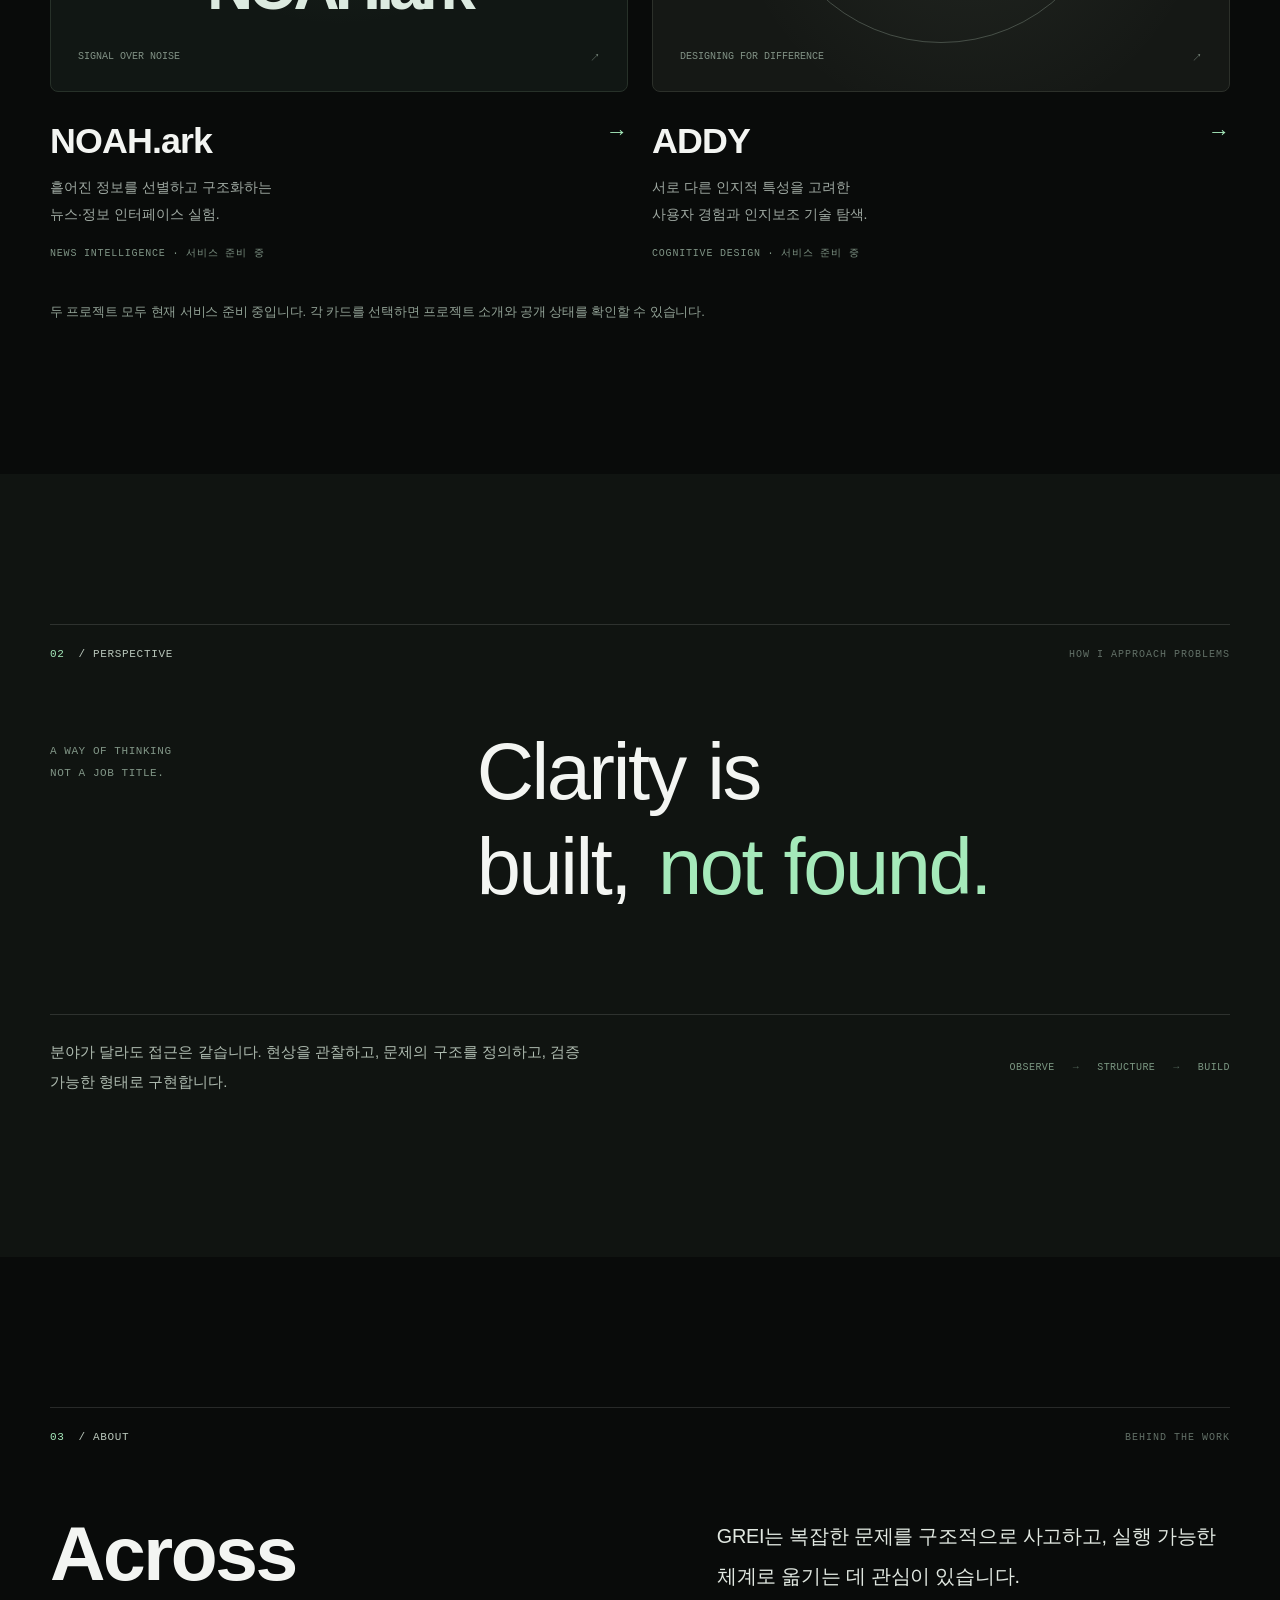
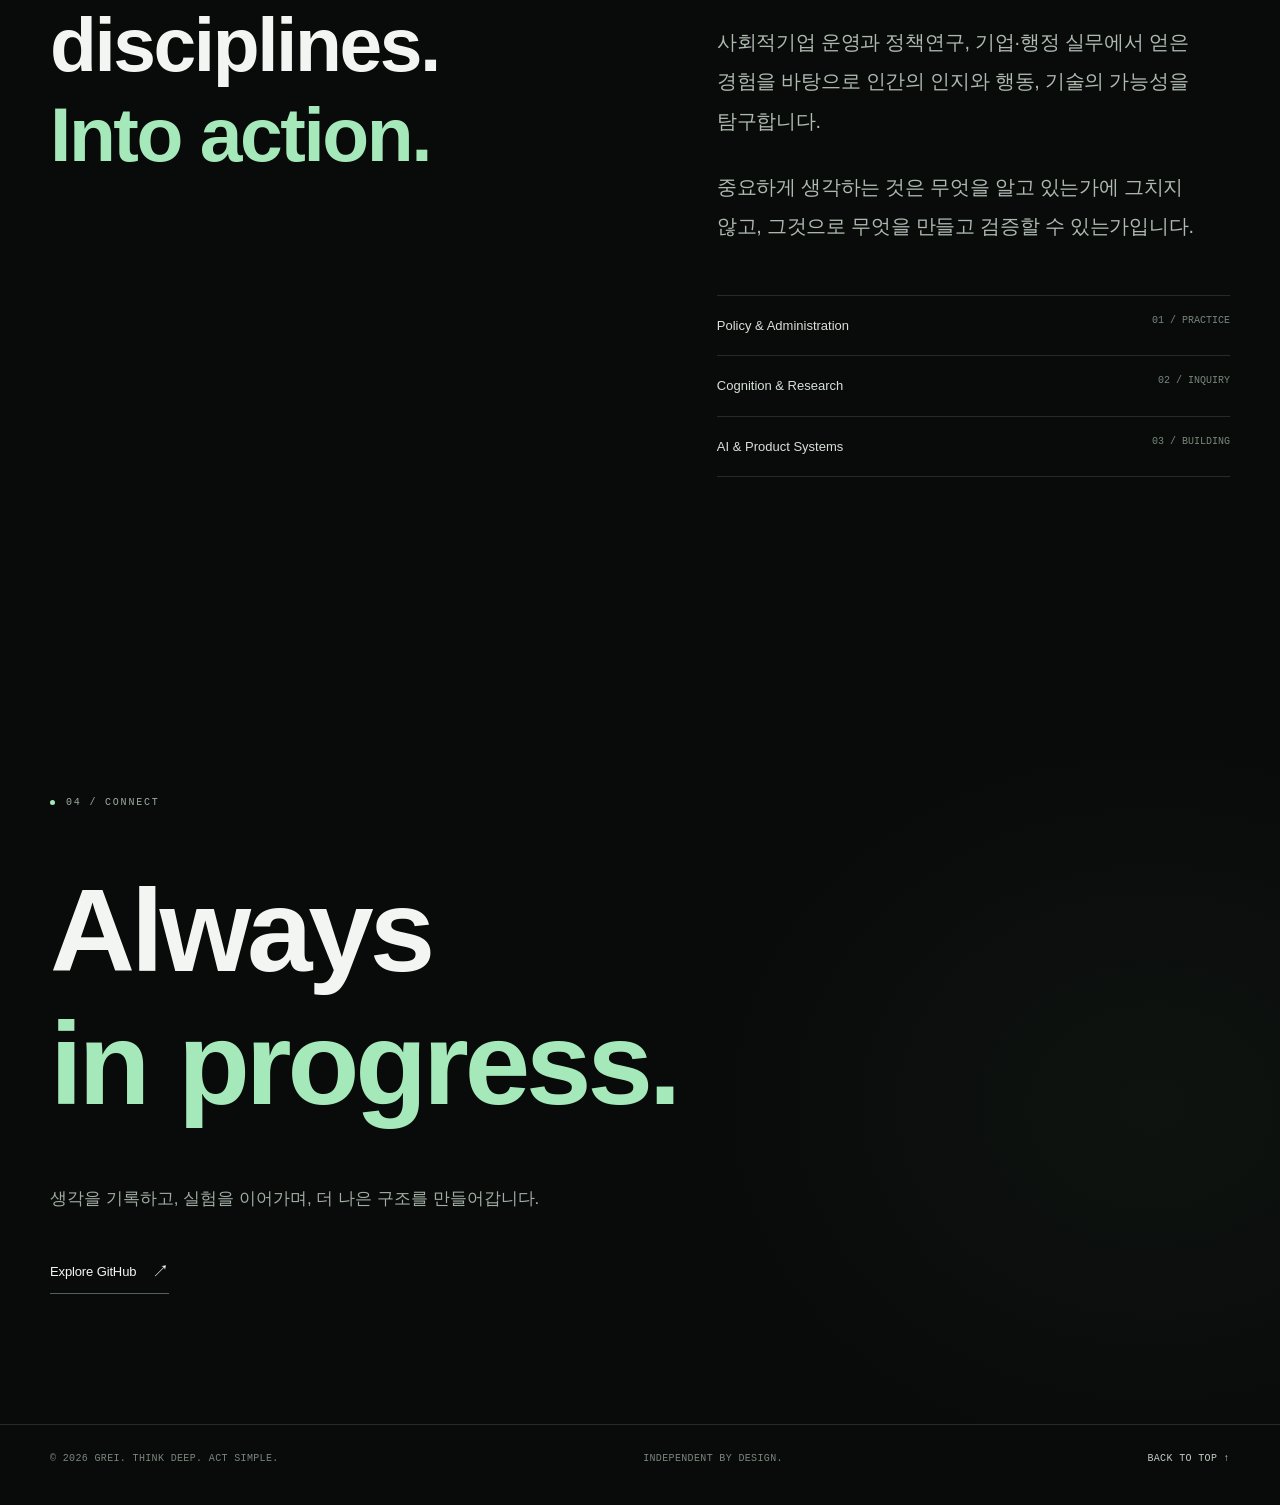
==== commit 55607d64: "Bring desktop portrait closer to GREI headline while preserving mobile layout" ====
--- a/index.html
+++ b/index.html
@@ -308,7 +308,7 @@
     }
 
   
-    /* GREI HERO PHOTO: seamless editorial blend v0.5 */
+    /* GREI HERO PHOTO: close editorial composition v0.6 */
     .hero { background: var(--bg); }
     .hero-portrait { isolation: isolate; }
     .hero-portrait img {
@@ -325,10 +325,11 @@
     }
     @media (min-width: 1151px) {
       .hero { min-height: 730px; }
+      /* Editorial composition: the portrait shoulder visually approaches the headline. */
       .hero-portrait {
-        width: min(39vw, 520px);
+        width: min(42vw, 560px);
         top: 91px;
-        right: max(5%, calc((100vw - 1440px)/2));
+        right: max(18%, calc((100vw - 1440px)/2 + 200px));
         bottom: 0;
       }
       .hero-copy { width: 65%; }
@@ -336,7 +337,7 @@
       .hero-portrait img { object-position: 50% 28%; }
     }
     @media (min-width: 701px) and (max-width: 1150px) {
-      .hero-portrait { width: 42%; top: 115px; right: 3%; bottom: 0; }
+      .hero-portrait { width: 46%; top: 115px; right: 8%; bottom: 0; }
       .hero-portrait img { object-position: 50% 25%; }
       .hero-copy { width: 64%; }
       .hero-title { font-size: clamp(57px, 7.4vw, 80px); }
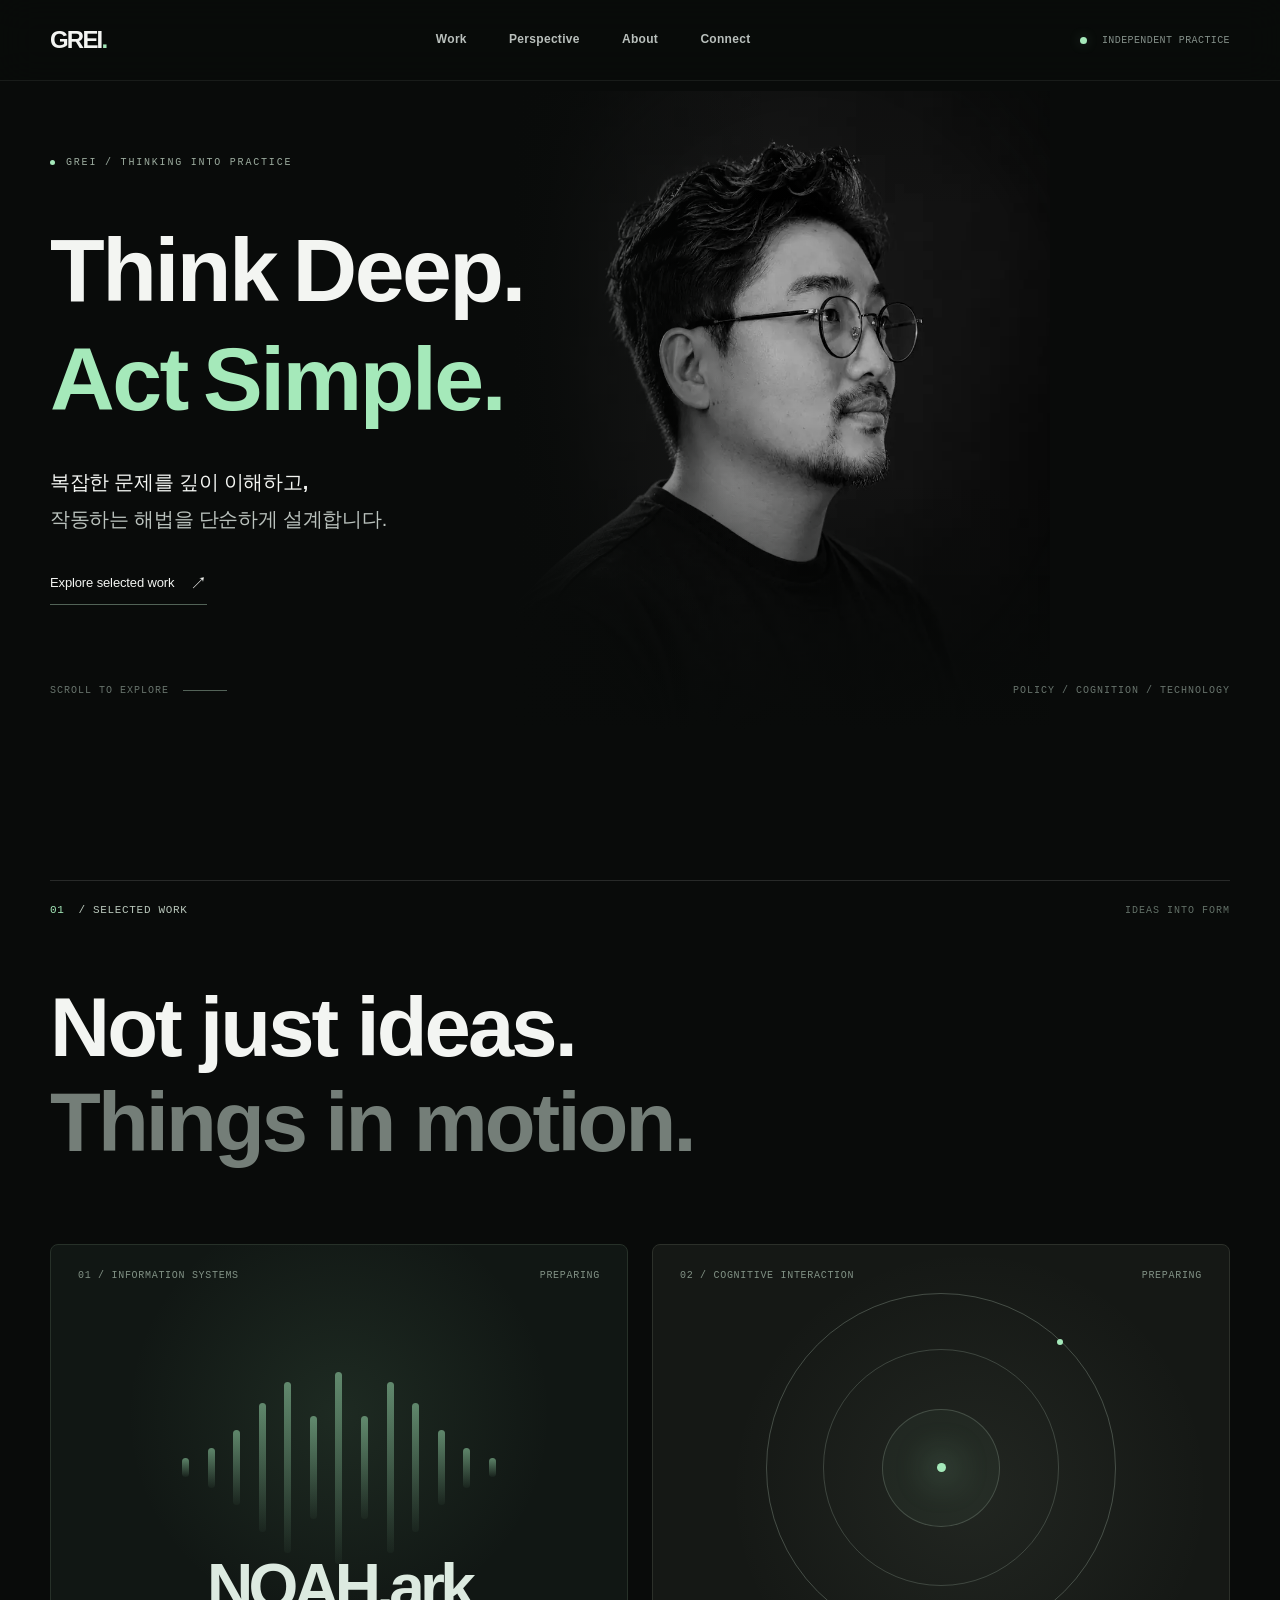
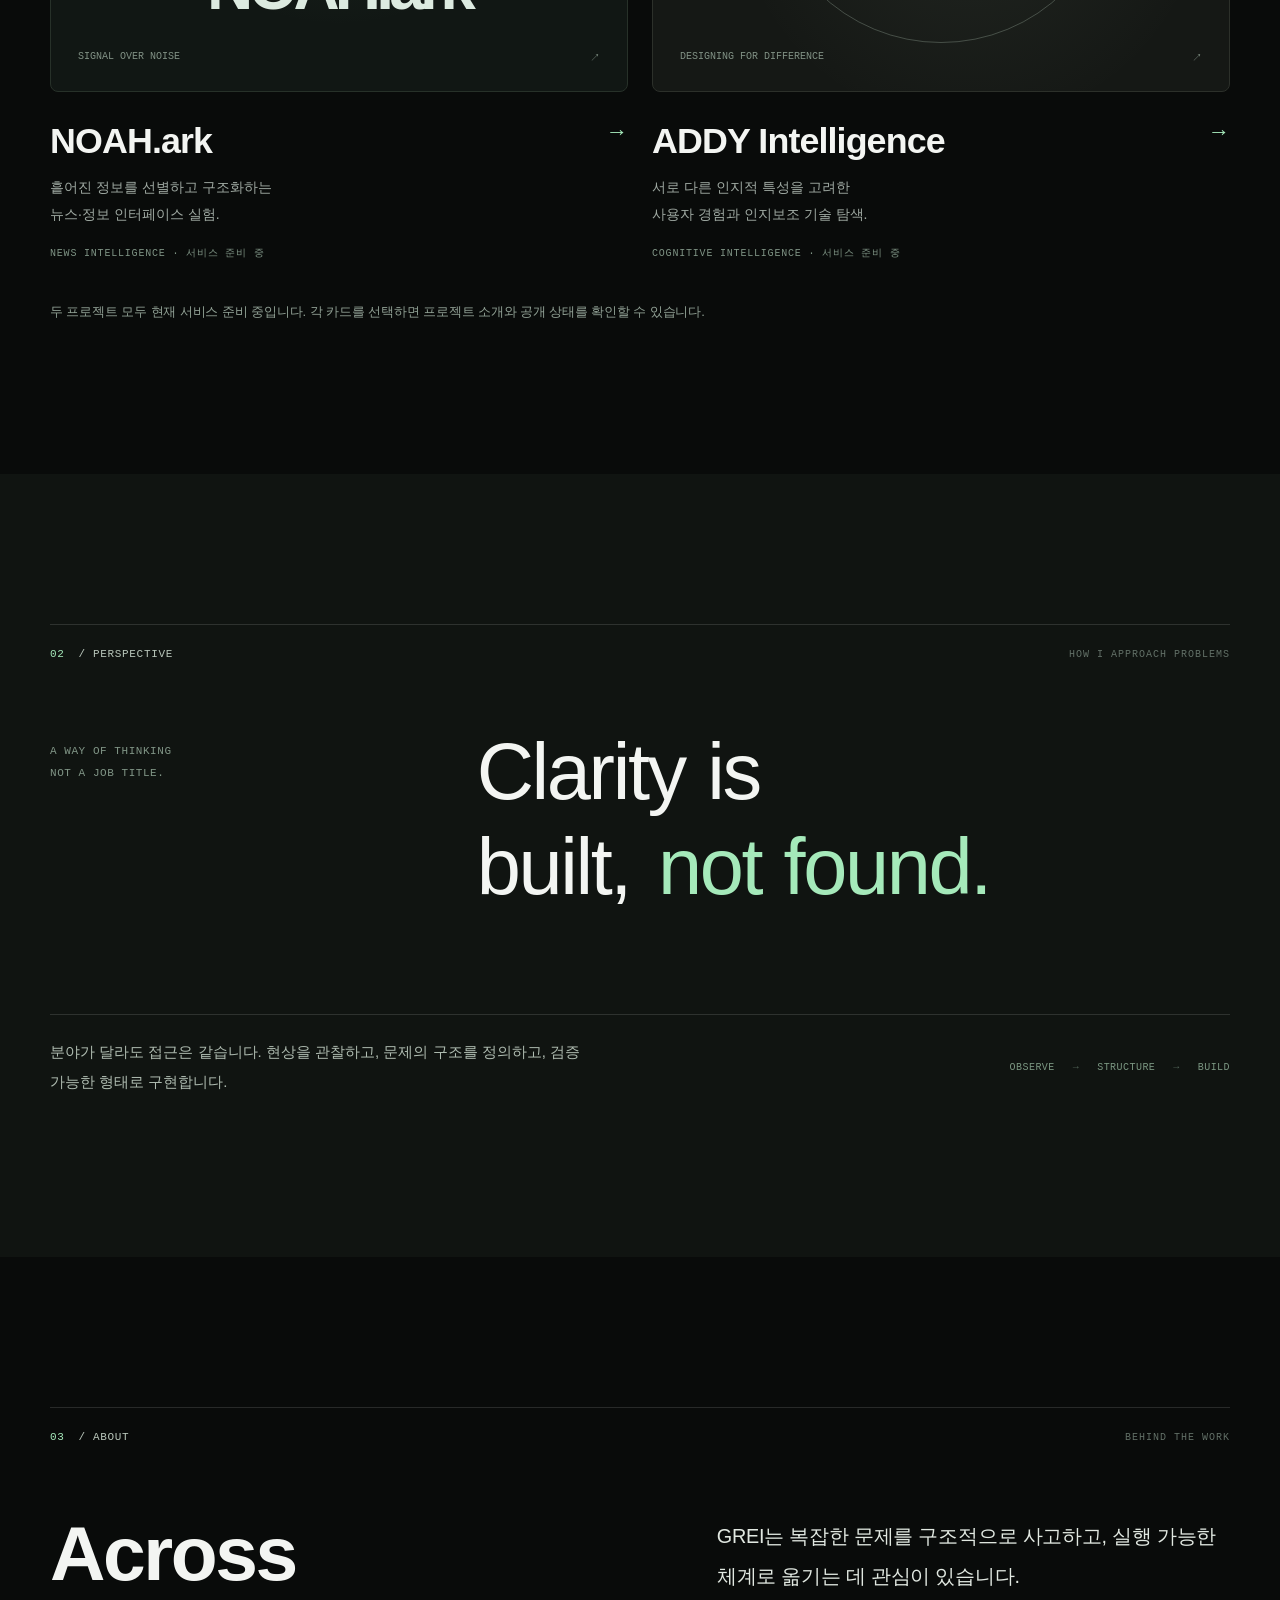
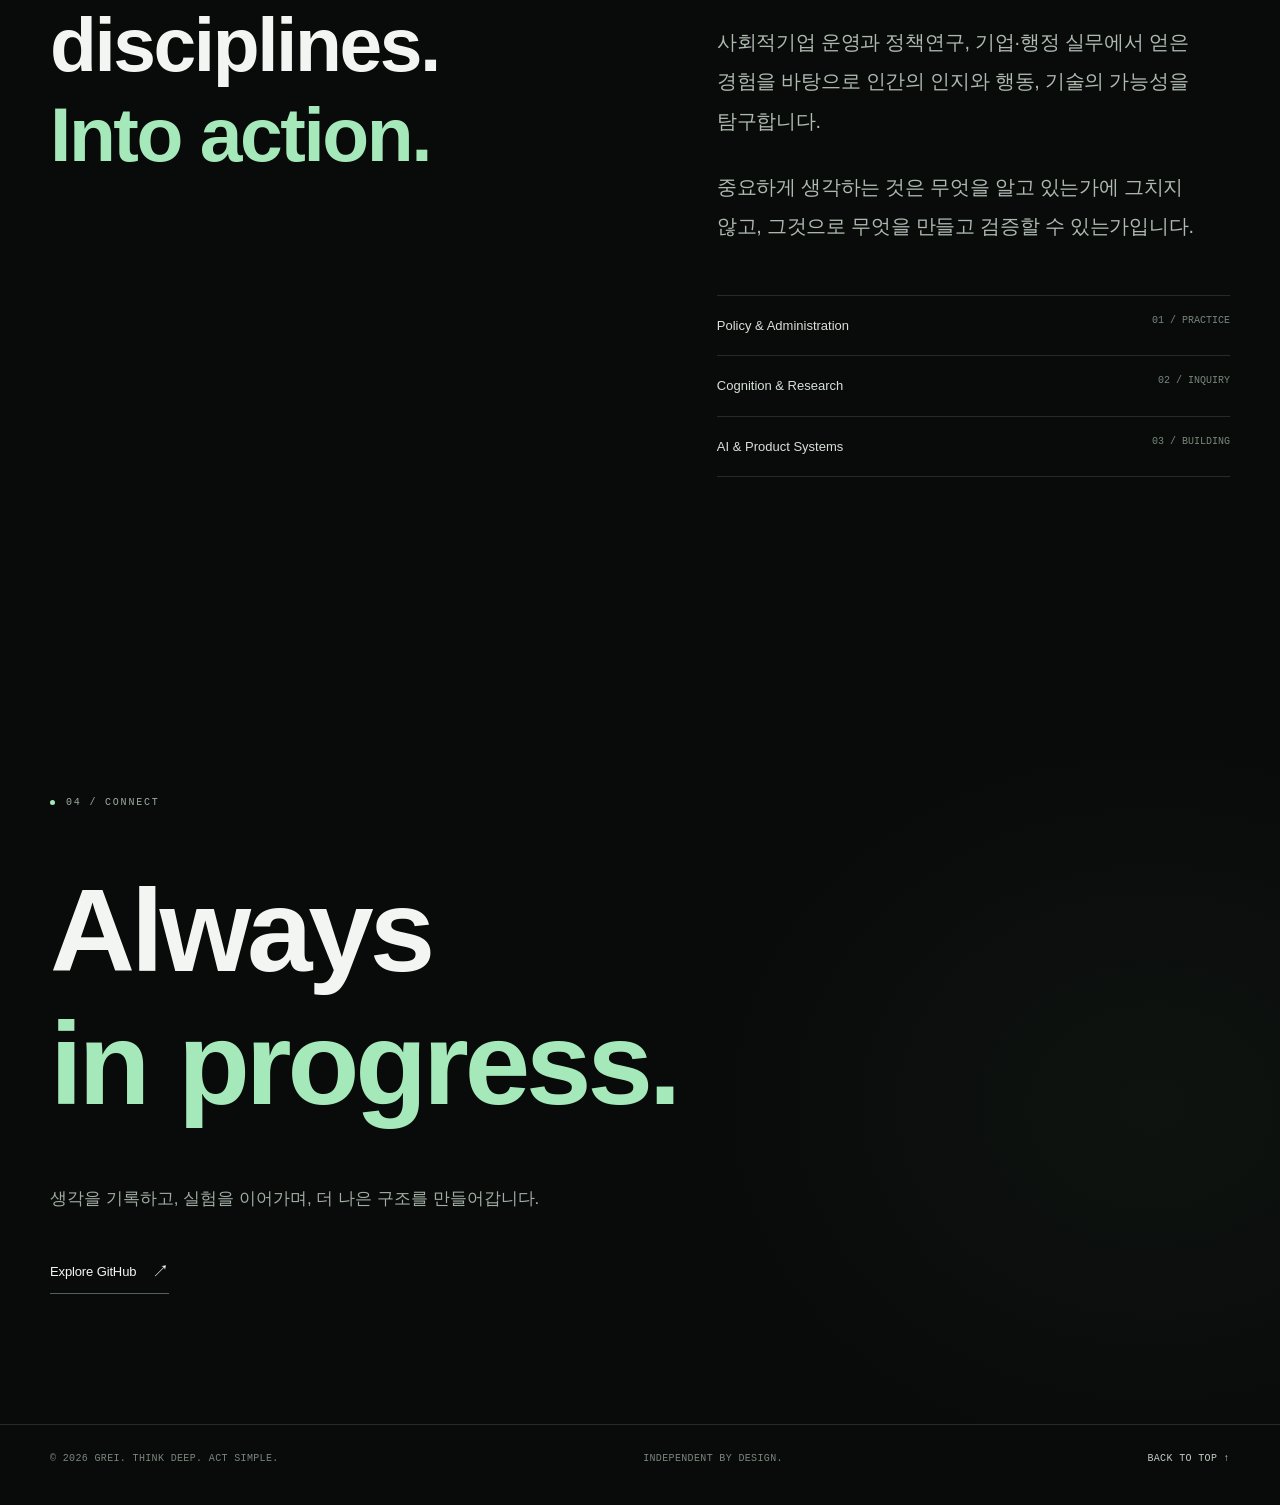
==== commit 478adfe3: "Fix project mobile gutters and refine ADDY Intelligence naming: index.html" ====
--- a/index.html
+++ b/index.html
@@ -412,13 +412,13 @@
             </div>
             <div class="project-details"><div><h3 class="project-title">NOAH.ark</h3><p class="project-description">흩어진 정보를 선별하고 구조화하는<br>뉴스·정보 인터페이스 실험.</p><span class="project-tag">NEWS INTELLIGENCE · 서비스 준비 중</span></div><span class="project-arrow" aria-hidden="true">→</span></div>
           </a>
-          <a class="project reveal" href="projects/addy.html" aria-label="ADDY 서비스 준비 중 프로젝트 소개 보기">
+          <a class="project reveal" href="projects/addy.html" aria-label="ADDY Intelligence 서비스 준비 중 프로젝트 소개 보기">
             <div class="project-visual project-visual--addy">
               <div class="visual-top"><span>02 / COGNITIVE INTERACTION</span><span>PREPARING</span></div>
               <div class="orbit-art" aria-hidden="true"><span class="orbit-center"></span><span class="orbit-point"></span></div>
               <div class="visual-bottom"><span>DESIGNING FOR DIFFERENCE</span><span>↗</span></div>
             </div>
-            <div class="project-details"><div><h3 class="project-title">ADDY</h3><p class="project-description">서로 다른 인지적 특성을 고려한<br>사용자 경험과 인지보조 기술 탐색.</p><span class="project-tag">COGNITIVE DESIGN · 서비스 준비 중</span></div><span class="project-arrow" aria-hidden="true">→</span></div>
+            <div class="project-details"><div><h3 class="project-title">ADDY Intelligence</h3><p class="project-description">서로 다른 인지적 특성을 고려한<br>사용자 경험과 인지보조 기술 탐색.</p><span class="project-tag">COGNITIVE INTELLIGENCE · 서비스 준비 중</span></div><span class="project-arrow" aria-hidden="true">→</span></div>
           </a>
         </div>
         <p class="work-status-note">두 프로젝트 모두 현재 서비스 준비 중입니다. 각 카드를 선택하면 프로젝트 소개와 공개 상태를 확인할 수 있습니다.</p>
